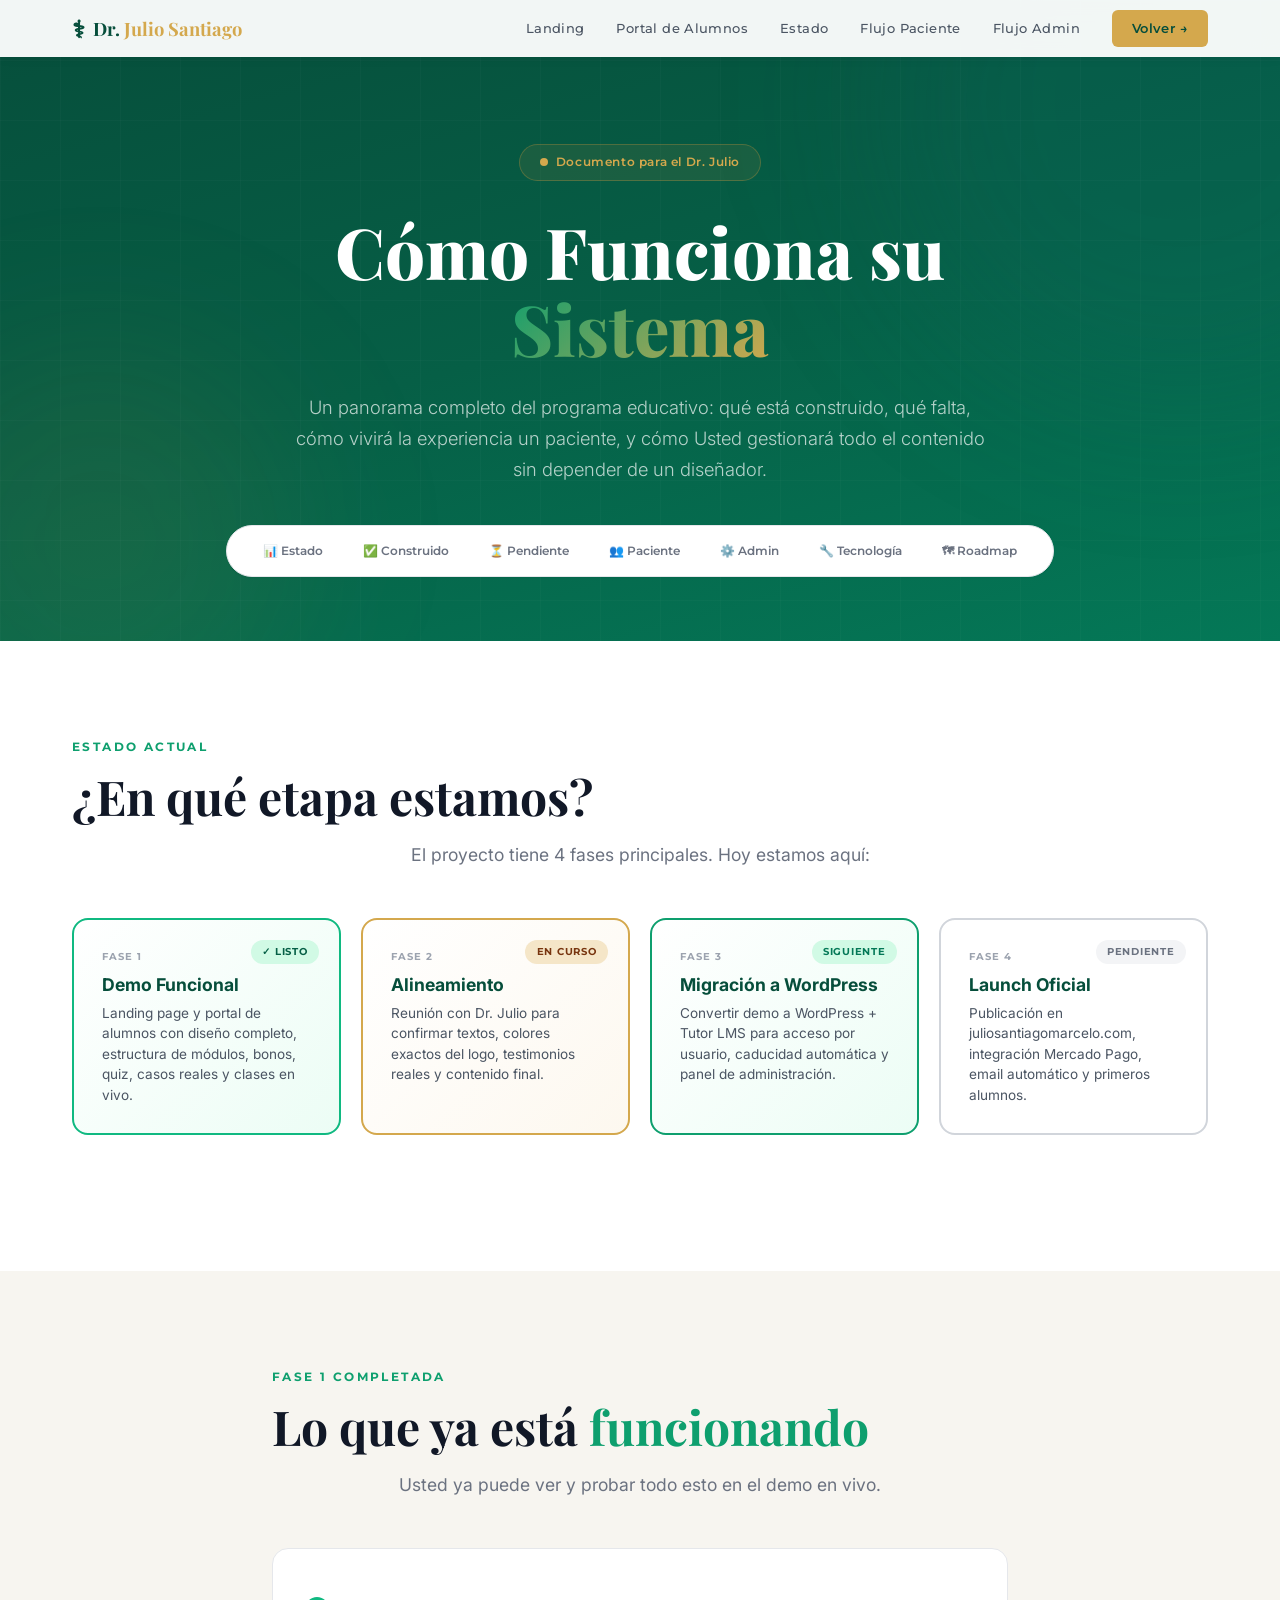
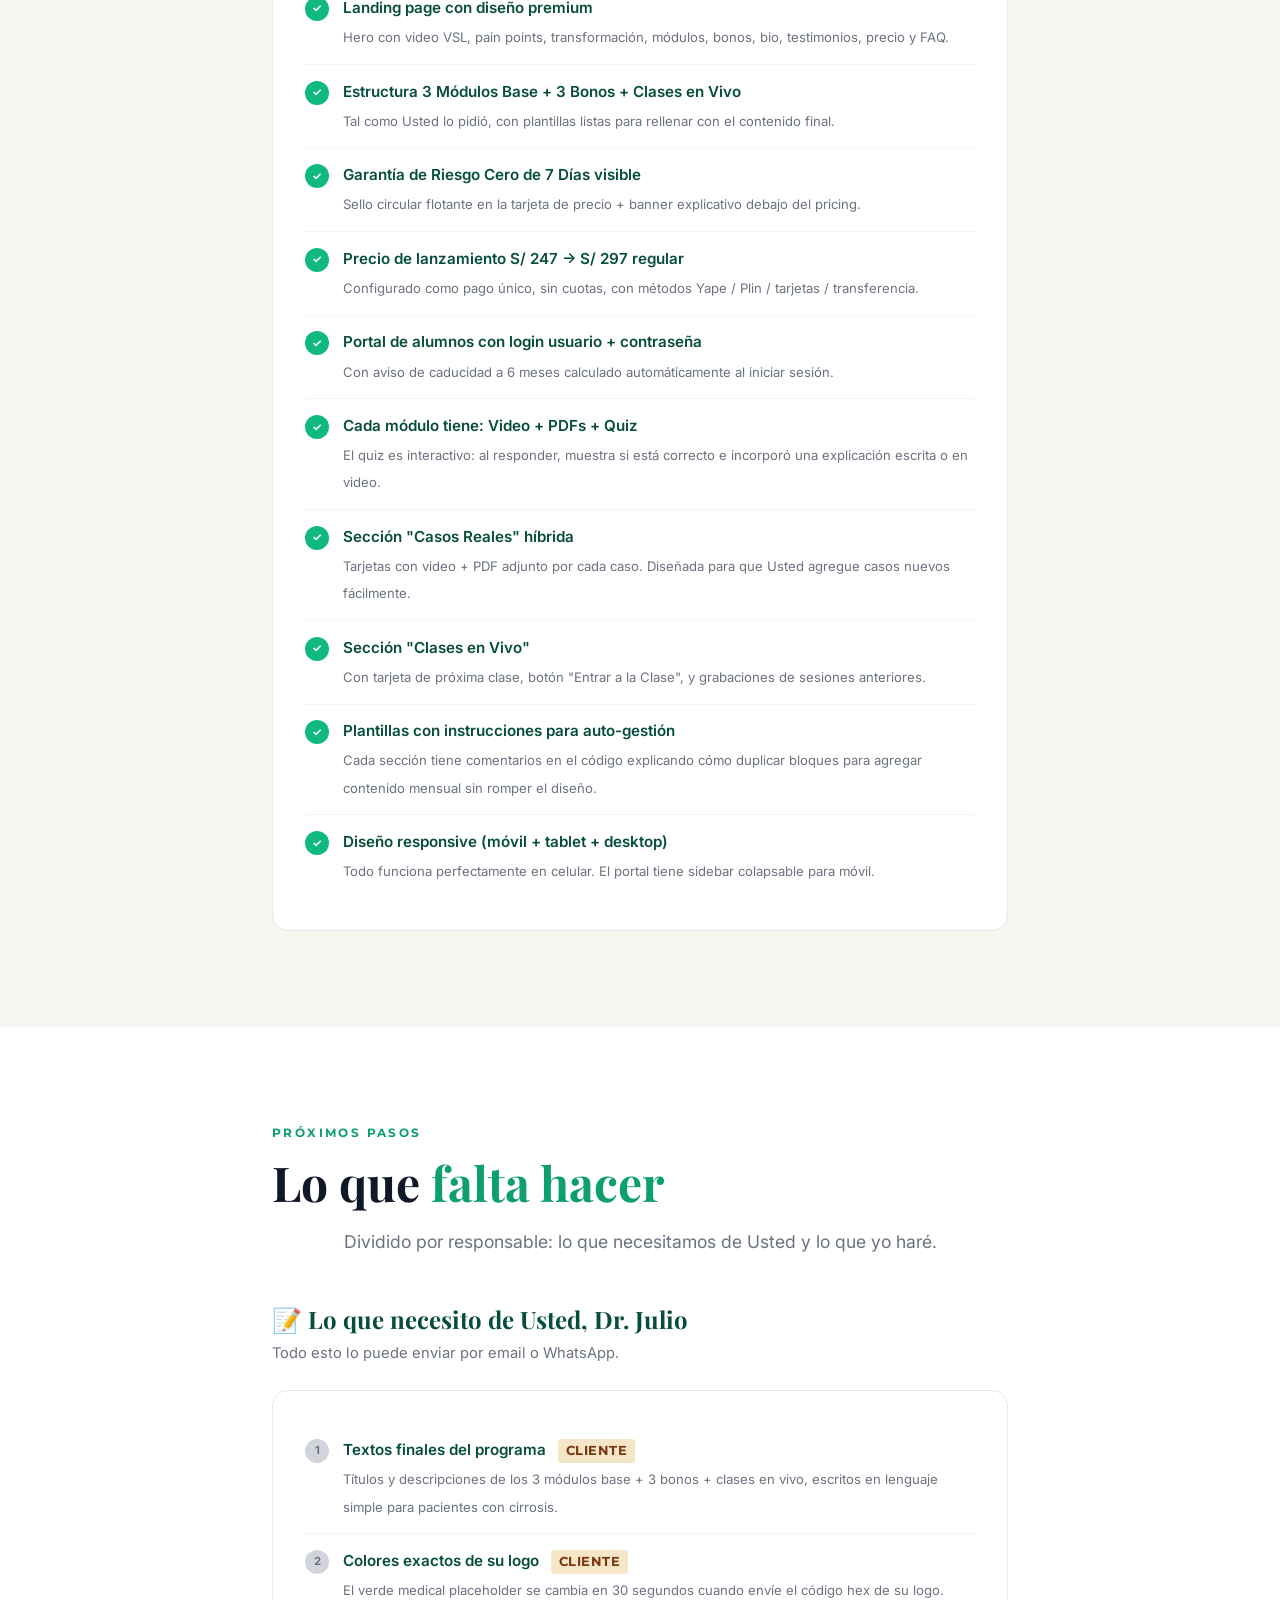
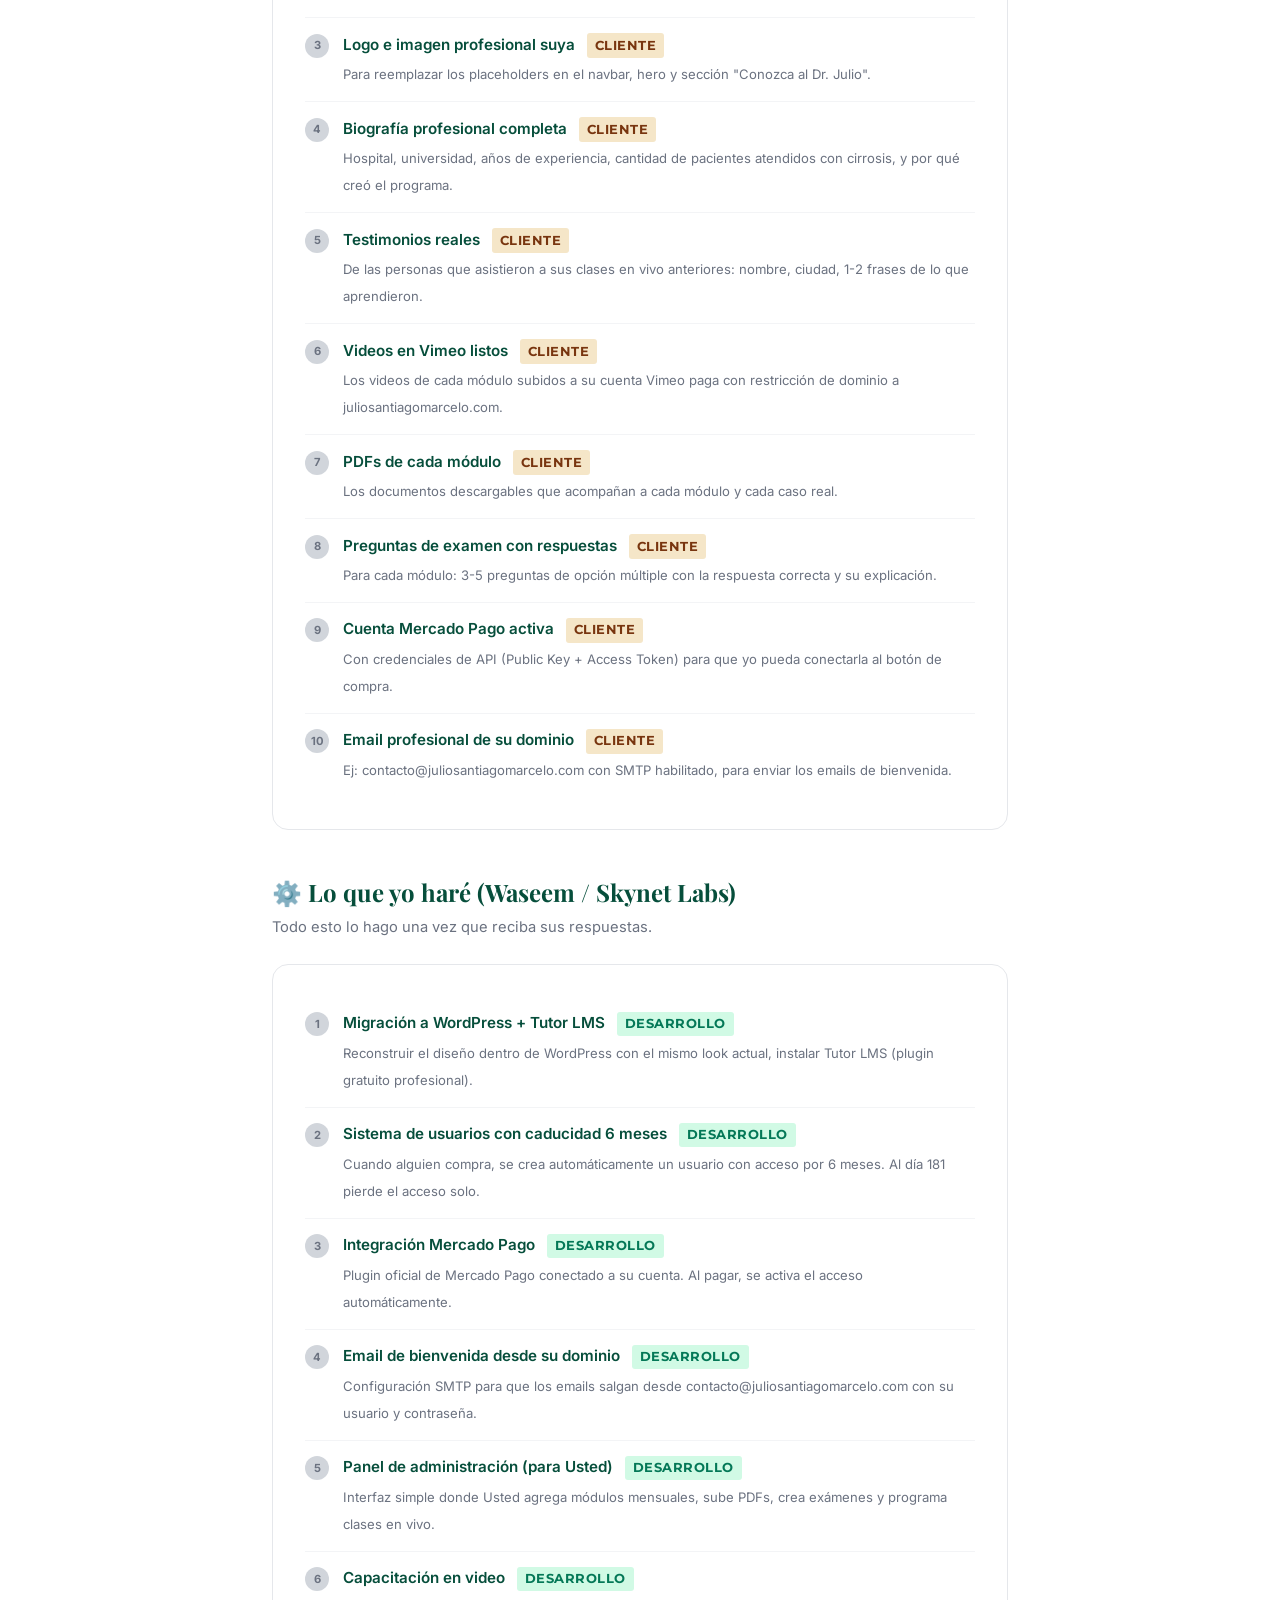
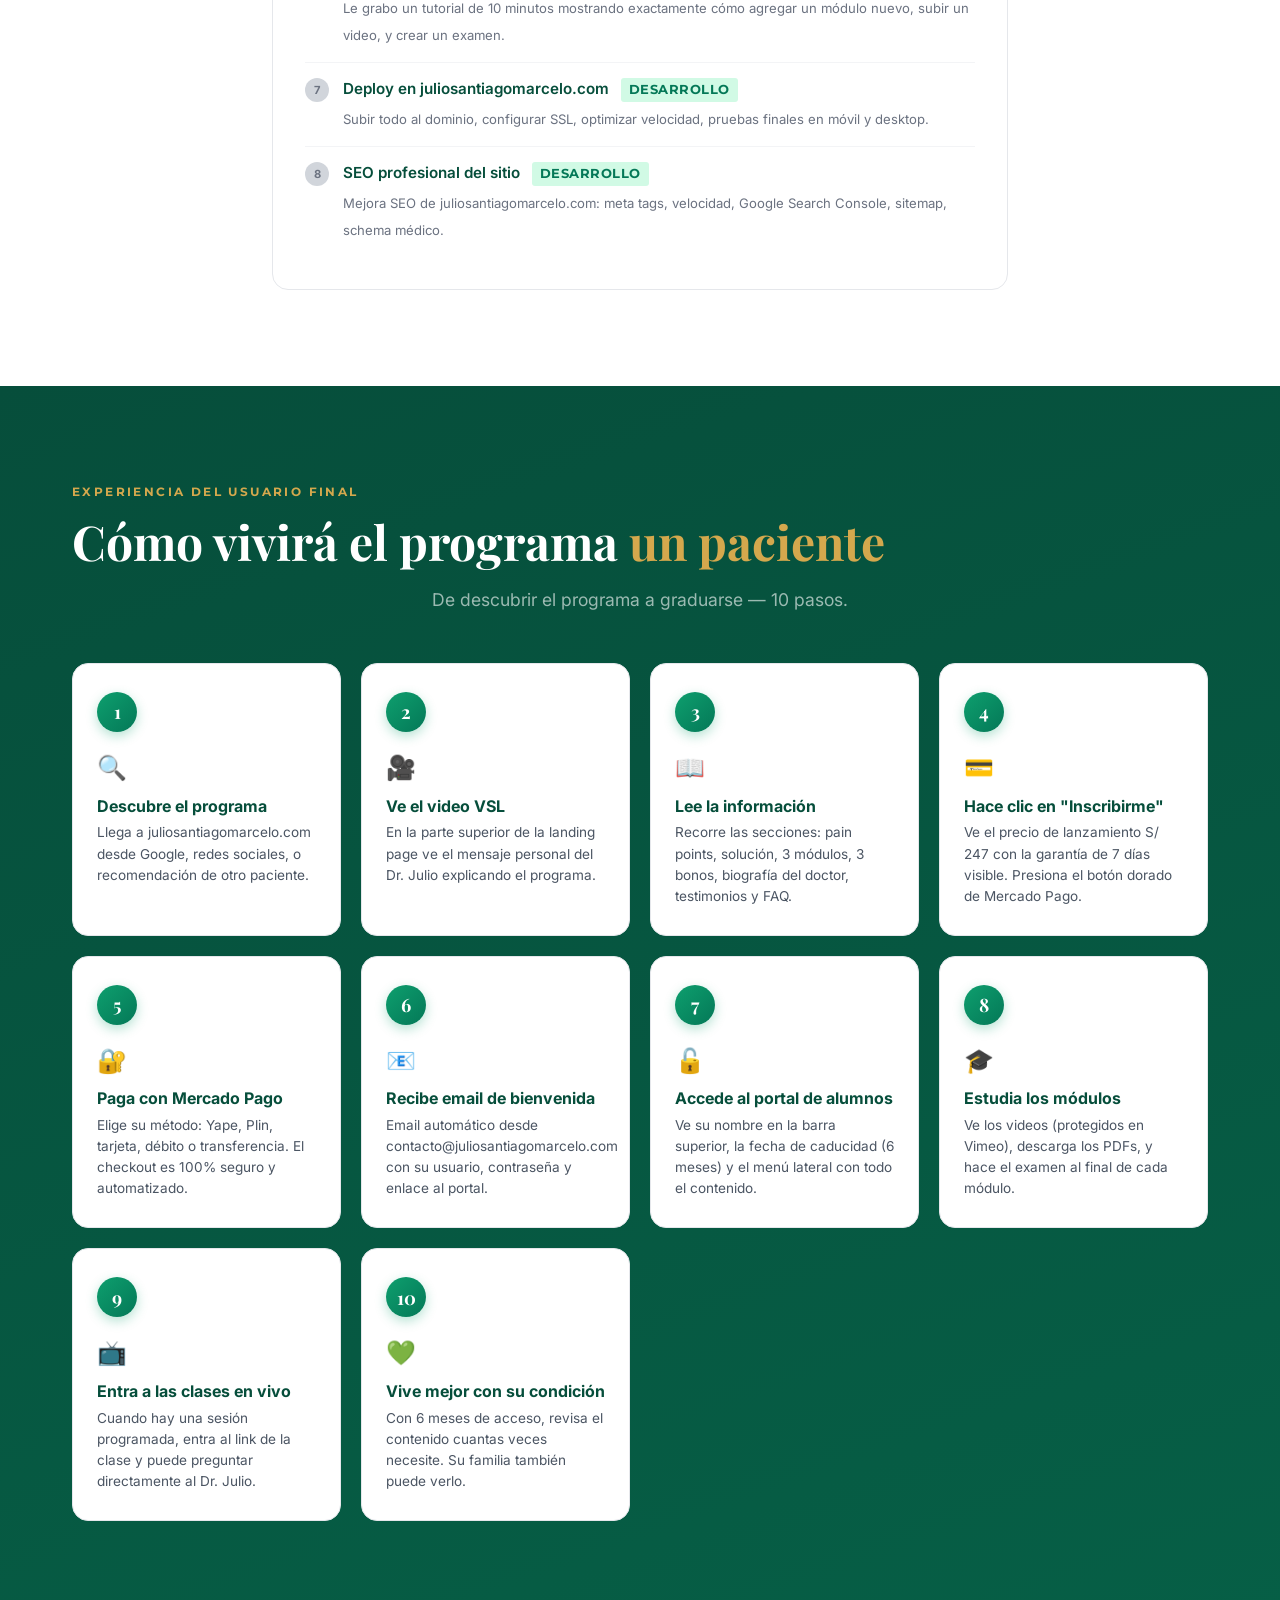
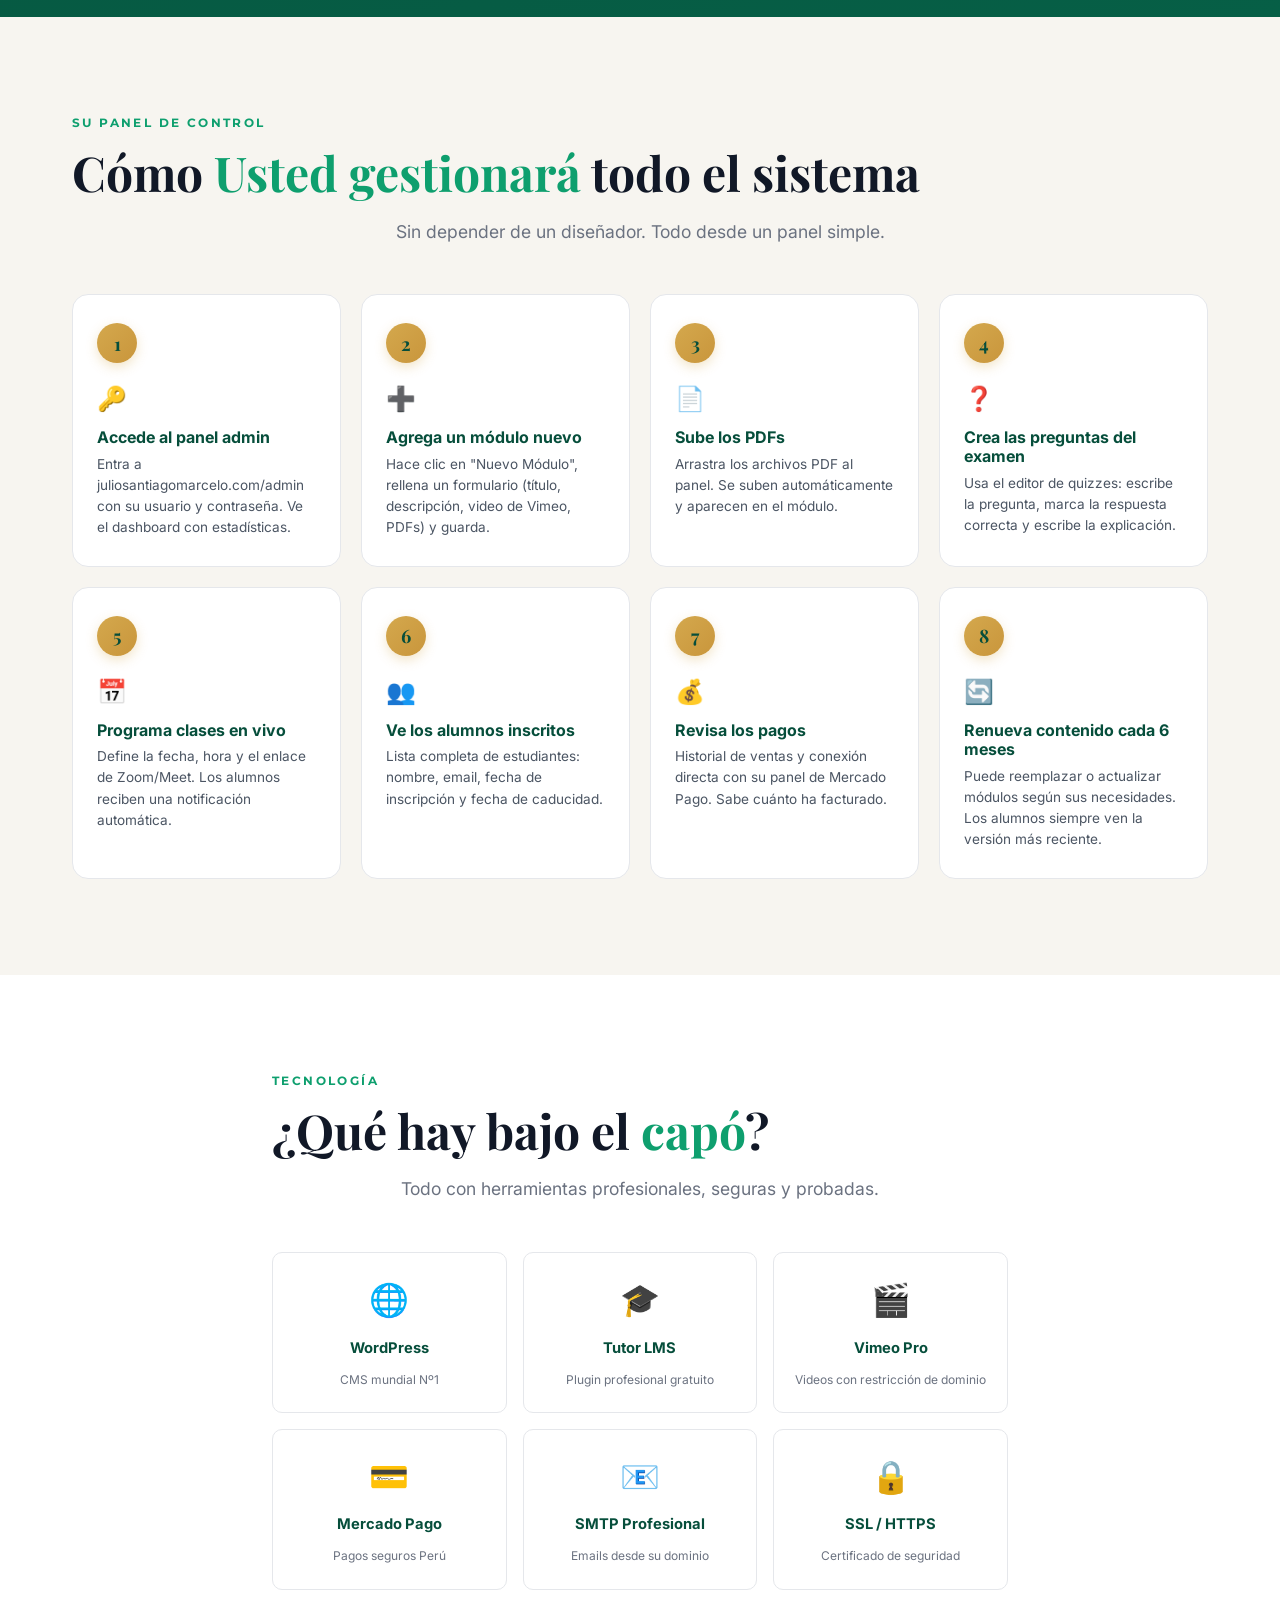
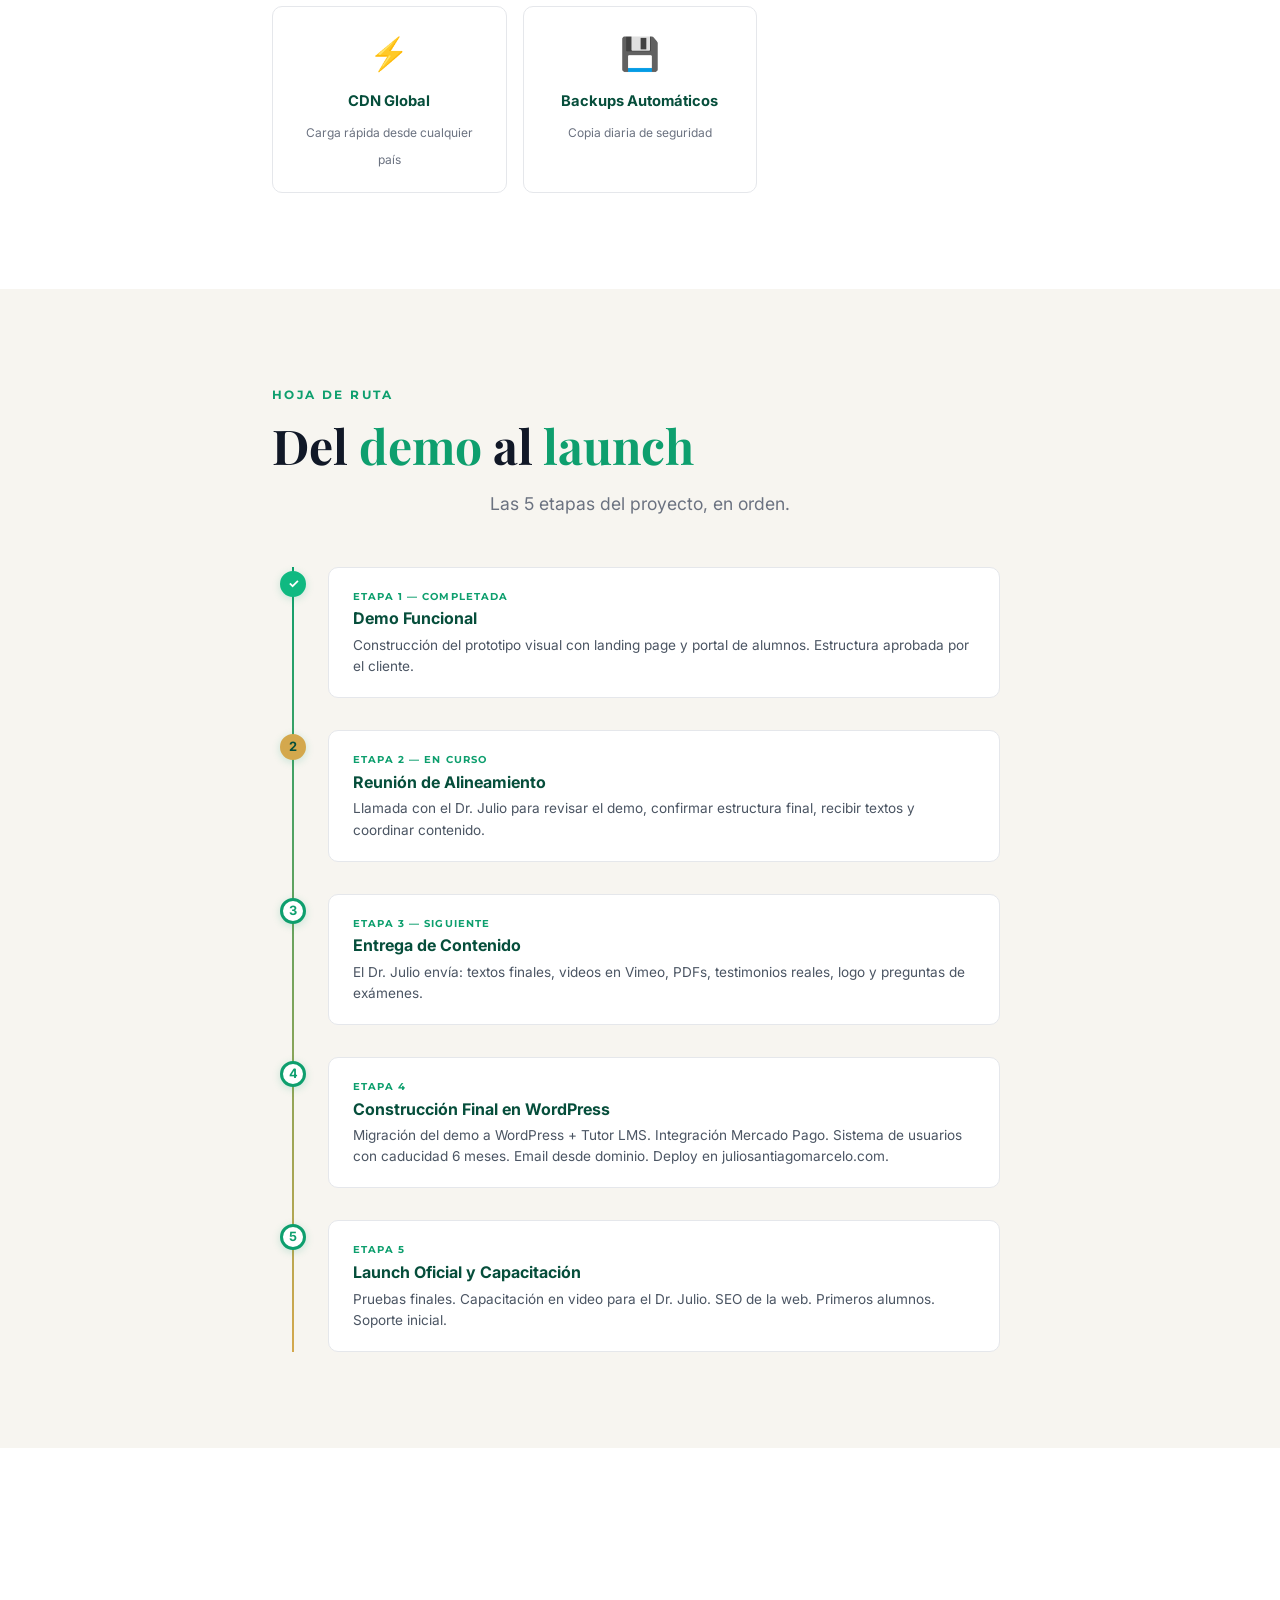
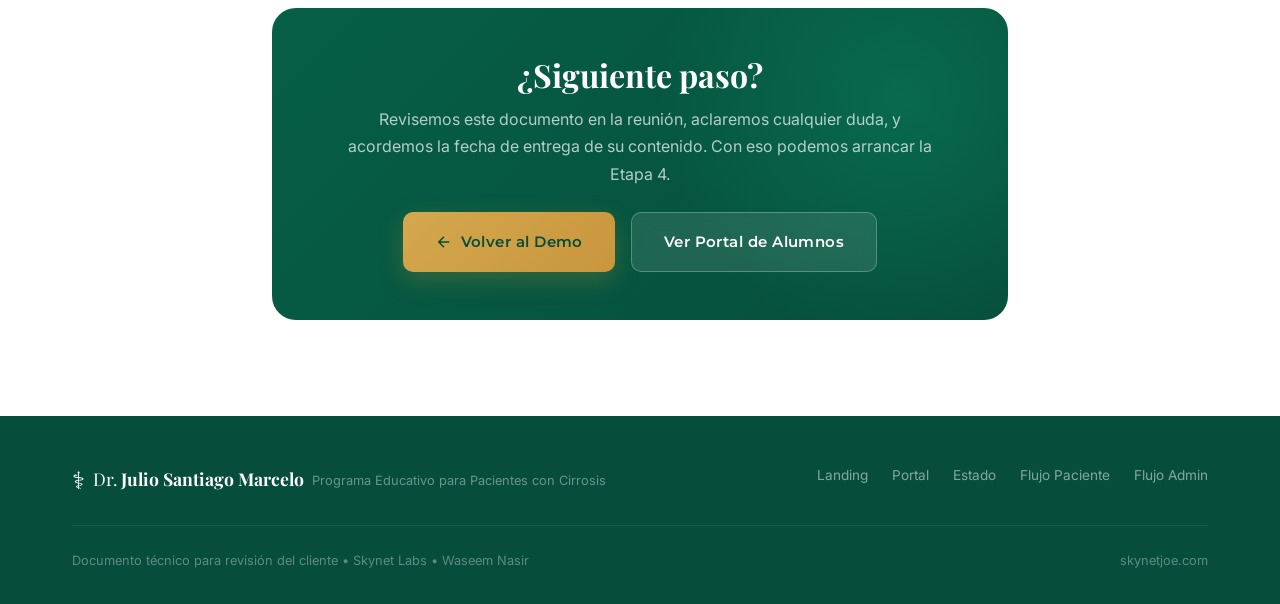
==== como-funciona.html @ 6c798779 "Add como-funciona.html system overview page for client New page walks Dr. Julio through project stat" ====
<!DOCTYPE html>
<html lang="es">
<head>
<meta charset="UTF-8">
<meta name="viewport" content="width=device-width, initial-scale=1.0">
<title>Cómo Funciona el Sistema — Dr. Julio Santiago Marcelo</title>
<meta name="description" content="Panorama completo del sistema: estado del proyecto, flujo del paciente, flujo del administrador, tecnología y próximos pasos.">
<meta name="robots" content="noindex, nofollow">
<link rel="preconnect" href="https://fonts.googleapis.com">
<link rel="preconnect" href="https://fonts.gstatic.com" crossorigin>
<link href="https://fonts.googleapis.com/css2?family=Playfair+Display:wght@400;500;600;700;800&family=Inter:wght@300;400;500;600;700&family=Montserrat:wght@400;500;600;700;800&display=swap" rel="stylesheet">
<link rel="stylesheet" href="styles.css">
<style>
/* ═══════════════════════════════════════════════════════
   CÓMO FUNCIONA — PAGE-SPECIFIC STYLES
   ═══════════════════════════════════════════════════════ */

/* ─── Status Dashboard ─── */
.status-dashboard {
  display: grid;
  grid-template-columns: repeat(auto-fit, minmax(240px, 1fr));
  gap: 1.25rem;
  margin: 2.5rem 0;
}
.status-card {
  background: var(--white);
  border: 2px solid var(--gray-200);
  border-radius: var(--radius-lg);
  padding: 1.75rem;
  position: relative;
  transition: all 0.3s var(--ease);
}
.status-card:hover { transform: translateY(-3px); box-shadow: var(--shadow-lg); }
.status-card.done { border-color: #10B981; background: linear-gradient(135deg, #FFFFFF, #ECFDF5); }
.status-card.active { border-color: var(--gold); background: linear-gradient(135deg, #FFFFFF, var(--gold-50)); }
.status-card.pending { border-color: var(--gray-300); }
.status-card.next { border-color: var(--teal); background: linear-gradient(135deg, #FFFFFF, var(--teal-50)); }

.status-phase {
  font-family: 'Montserrat', sans-serif;
  font-size: 0.65rem;
  font-weight: 700;
  letter-spacing: 0.1em;
  text-transform: uppercase;
  color: var(--gray-400);
  margin-bottom: 0.5rem;
}
.status-card h3 {
  font-family: 'Inter', sans-serif;
  font-size: 1.1rem;
  font-weight: 700;
  color: var(--navy);
  margin-bottom: 0.5rem;
}
.status-card p { font-size: 0.85rem; color: var(--gray-600); line-height: 1.5; }
.status-pill {
  position: absolute;
  top: 1.25rem;
  right: 1.25rem;
  padding: 0.25rem 0.7rem;
  border-radius: var(--radius-full);
  font-family: 'Montserrat', sans-serif;
  font-size: 0.6rem;
  font-weight: 700;
  letter-spacing: 0.08em;
  text-transform: uppercase;
}
.status-pill.done { background: #D1FAE5; color: #065F46; }
.status-pill.active { background: var(--gold-light); color: #78350F; }
.status-pill.next { background: var(--teal-light); color: var(--teal-dark); }
.status-pill.pending { background: var(--gray-100); color: var(--gray-500); }

/* ─── Checklist ─── */
.checklist {
  background: var(--white);
  border: 1px solid var(--gray-200);
  border-radius: var(--radius-lg);
  padding: 2rem;
  margin-top: 1.5rem;
}
.check-item {
  display: flex;
  align-items: flex-start;
  gap: 0.85rem;
  padding: 0.85rem 0;
  border-bottom: 1px solid var(--gray-100);
}
.check-item:last-child { border-bottom: none; }
.check-icon {
  width: 24px;
  height: 24px;
  border-radius: 50%;
  display: flex;
  align-items: center;
  justify-content: center;
  flex-shrink: 0;
  font-size: 0.7rem;
  font-weight: 700;
  color: var(--white);
  margin-top: 2px;
}
.check-icon.done { background: #10B981; }
.check-icon.pending { background: var(--gray-300); color: var(--gray-500); }
.check-item-content { flex: 1; }
.check-item-content strong {
  display: block;
  font-size: 0.95rem;
  color: var(--navy);
  font-weight: 600;
  margin-bottom: 0.15rem;
}
.check-item-content span { font-size: 0.82rem; color: var(--gray-500); line-height: 1.5; }

.owner-tag {
  display: inline-block;
  margin-left: 0.5rem;
  padding: 0.15rem 0.5rem;
  border-radius: 3px;
  font-family: 'Montserrat', sans-serif;
  font-size: 0.6rem;
  font-weight: 700;
  letter-spacing: 0.04em;
  text-transform: uppercase;
}
.owner-tag.client { background: var(--gold-light); color: #78350F; }
.owner-tag.dev { background: var(--teal-light); color: var(--teal-dark); }

/* ─── Flow Steps ─── */
.flow-steps {
  display: grid;
  grid-template-columns: repeat(auto-fit, minmax(260px, 1fr));
  gap: 1.25rem;
  margin-top: 2rem;
}
.flow-step {
  background: var(--white);
  border: 1px solid var(--gray-200);
  border-radius: var(--radius-lg);
  padding: 1.75rem 1.5rem;
  position: relative;
  transition: all 0.3s var(--ease);
}
.flow-step:hover {
  border-color: var(--teal);
  transform: translateY(-4px);
  box-shadow: var(--shadow-lg);
}
.flow-step-num {
  width: 40px;
  height: 40px;
  background: linear-gradient(135deg, var(--teal), var(--teal-dark));
  color: var(--white);
  border-radius: 50%;
  display: flex;
  align-items: center;
  justify-content: center;
  font-family: 'Playfair Display', serif;
  font-size: 1.15rem;
  font-weight: 700;
  margin-bottom: 1rem;
  box-shadow: 0 4px 12px rgba(14,159,110,0.3);
}
.flow-step.admin .flow-step-num { background: linear-gradient(135deg, var(--gold), var(--gold-hover)); color: var(--navy); box-shadow: 0 4px 12px rgba(212,168,77,0.3); }
.flow-step-icon { font-size: 1.5rem; margin-bottom: 0.5rem; }
.flow-step h4 {
  font-family: 'Inter', sans-serif;
  font-size: 1rem;
  font-weight: 700;
  color: var(--navy);
  margin-bottom: 0.4rem;
}
.flow-step p { font-size: 0.85rem; color: var(--gray-600); line-height: 1.55; }

/* ─── Tech Stack ─── */
.tech-grid {
  display: grid;
  grid-template-columns: repeat(auto-fit, minmax(180px, 1fr));
  gap: 1rem;
  margin-top: 2rem;
}
.tech-card {
  background: var(--white);
  border: 1px solid var(--gray-200);
  border-radius: var(--radius);
  padding: 1.25rem;
  text-align: center;
  transition: all 0.3s;
}
.tech-card:hover { border-color: var(--teal); transform: translateY(-2px); }
.tech-icon { font-size: 2rem; margin-bottom: 0.5rem; }
.tech-card strong {
  display: block;
  font-size: 0.92rem;
  color: var(--navy);
  margin-bottom: 0.25rem;
}
.tech-card span { font-size: 0.75rem; color: var(--gray-500); }

/* ─── Timeline ─── */
.timeline {
  position: relative;
  max-width: 720px;
  margin: 3rem auto 0;
  padding-left: 2.5rem;
}
.timeline::before {
  content: '';
  position: absolute;
  left: 12px;
  top: 0;
  bottom: 0;
  width: 2px;
  background: linear-gradient(180deg, var(--teal), var(--gold));
}
.timeline-item {
  position: relative;
  padding-bottom: 2rem;
}
.timeline-item:last-child { padding-bottom: 0; }
.timeline-dot {
  position: absolute;
  left: -2.5rem;
  top: 0.25rem;
  width: 26px;
  height: 26px;
  border-radius: 50%;
  background: var(--white);
  border: 3px solid var(--teal);
  display: flex;
  align-items: center;
  justify-content: center;
  font-size: 0.8rem;
  font-weight: 700;
  color: var(--teal);
  box-shadow: 0 2px 8px rgba(14,159,110,0.2);
}
.timeline-item.done .timeline-dot { background: #10B981; border-color: #10B981; color: var(--white); }
.timeline-item.current .timeline-dot { background: var(--gold); border-color: var(--gold); color: var(--navy); animation: pulse-dot 2s ease-in-out infinite; }
.timeline-content {
  background: var(--white);
  border: 1px solid var(--gray-200);
  border-radius: var(--radius);
  padding: 1.25rem 1.5rem;
  margin-left: 0.5rem;
}
.timeline-phase {
  font-family: 'Montserrat', sans-serif;
  font-size: 0.65rem;
  font-weight: 700;
  letter-spacing: 0.1em;
  text-transform: uppercase;
  color: var(--teal);
  margin-bottom: 0.25rem;
}
.timeline-content h4 {
  font-family: 'Inter', sans-serif;
  font-size: 1rem;
  color: var(--navy);
  margin-bottom: 0.4rem;
}
.timeline-content p { font-size: 0.85rem; color: var(--gray-600); line-height: 1.55; }

/* ─── Action Items Banner ─── */
.action-banner {
  background: linear-gradient(135deg, var(--teal-deeper), var(--navy));
  color: var(--white);
  border-radius: var(--radius-xl);
  padding: 3rem 2.5rem;
  margin-top: 4rem;
  text-align: center;
  position: relative;
  overflow: hidden;
}
.action-banner::before {
  content: '';
  position: absolute;
  top: -50%;
  right: -20%;
  width: 500px;
  height: 500px;
  background: radial-gradient(circle, rgba(14,159,110,0.3), transparent 70%);
}
.action-banner > * { position: relative; z-index: 1; }
.action-banner h2 {
  font-size: 2rem;
  color: var(--white);
  margin-bottom: 0.75rem;
}
.action-banner p {
  color: rgba(255,255,255,0.7);
  font-size: 1rem;
  max-width: 600px;
  margin: 0 auto 1.5rem;
}
.action-banner-ctas {
  display: flex;
  gap: 1rem;
  justify-content: center;
  flex-wrap: wrap;
}

/* ─── Subsection headings ─── */
.subsection-title {
  font-family: 'Playfair Display', serif;
  font-size: 1.5rem;
  font-weight: 700;
  color: var(--navy);
  margin-top: 3rem;
  margin-bottom: 0.5rem;
}
.subsection-sub {
  font-size: 0.92rem;
  color: var(--gray-500);
  margin-bottom: 1rem;
}

/* ─── Mini nav ─── */
.mini-nav {
  display: flex;
  gap: 1rem;
  justify-content: center;
  flex-wrap: wrap;
  background: var(--white);
  border: 1px solid var(--gray-200);
  border-radius: var(--radius-full);
  padding: 0.6rem 1.5rem;
  margin: 2rem auto 0;
  max-width: fit-content;
  box-shadow: var(--shadow-sm);
}
.mini-nav a {
  font-family: 'Montserrat', sans-serif;
  font-size: 0.75rem;
  font-weight: 600;
  color: var(--gray-500);
  padding: 0.3rem 0.75rem;
  border-radius: var(--radius-full);
  transition: all 0.2s;
}
.mini-nav a:hover { background: var(--teal-50); color: var(--teal); }

@media (max-width: 768px) {
  .action-banner { padding: 2rem 1.5rem; }
  .action-banner h2 { font-size: 1.5rem; }
  .subsection-title { font-size: 1.25rem; }
}
</style>
</head>
<body>

<!-- ═══════ NAVBAR ═══════ -->
<nav class="navbar scrolled" id="navbar">
  <div class="nav-container">
    <a href="index.html" class="nav-logo" style="color: var(--navy);">
      <span class="logo-icon">⚕</span>
      <span class="logo-text">Dr. <span class="gold">Julio Santiago</span></span>
    </a>
    <div class="nav-links">
      <a href="index.html">Landing</a>
      <a href="portal.html">Portal de Alumnos</a>
      <a href="#estado">Estado</a>
      <a href="#flujo-paciente">Flujo Paciente</a>
      <a href="#flujo-admin">Flujo Admin</a>
      <a href="index.html#inscripcion" class="nav-cta">Volver →</a>
    </div>
  </div>
</nav>

<!-- ═══════ HERO ═══════ -->
<header class="hero" style="min-height: auto; padding: 9rem 2rem 4rem;">
  <div class="hero-bg-shapes">
    <div class="shape shape-1"></div>
    <div class="shape shape-2"></div>
    <div class="hero-grid-overlay"></div>
  </div>
  <div class="hero-content">
    <div class="hero-badge">
      <span class="badge-dot"></span>
      Documento para el Dr. Julio
    </div>
    <h1>
      Cómo Funciona su <span class="text-gradient">Sistema</span>
    </h1>
    <p class="hero-subtitle">
      Un panorama completo del programa educativo: qué está construido, qué falta, cómo vivirá la experiencia un paciente, y cómo Usted gestionará todo el contenido sin depender de un diseñador.
    </p>

    <div class="mini-nav">
      <a href="#estado">📊 Estado</a>
      <a href="#ya-construido">✅ Construido</a>
      <a href="#pendiente">⏳ Pendiente</a>
      <a href="#flujo-paciente">👥 Paciente</a>
      <a href="#flujo-admin">⚙️ Admin</a>
      <a href="#tecnologia">🔧 Tecnología</a>
      <a href="#roadmap">🗺 Roadmap</a>
    </div>
  </div>
</header>

<!-- ═══════ ESTADO DEL PROYECTO ═══════ -->
<section class="section section-light" id="estado">
  <div class="container">
    <div class="section-eyebrow">Estado Actual</div>
    <h2 class="section-title">¿En qué etapa estamos?</h2>
    <p class="section-subtitle">El proyecto tiene 4 fases principales. Hoy estamos aquí:</p>

    <div class="status-dashboard">
      <div class="status-card done">
        <div class="status-pill done">✓ Listo</div>
        <div class="status-phase">Fase 1</div>
        <h3>Demo Funcional</h3>
        <p>Landing page y portal de alumnos con diseño completo, estructura de módulos, bonos, quiz, casos reales y clases en vivo.</p>
      </div>

      <div class="status-card active">
        <div class="status-pill active">En curso</div>
        <div class="status-phase">Fase 2</div>
        <h3>Alineamiento</h3>
        <p>Reunión con Dr. Julio para confirmar textos, colores exactos del logo, testimonios reales y contenido final.</p>
      </div>

      <div class="status-card next">
        <div class="status-pill next">Siguiente</div>
        <div class="status-phase">Fase 3</div>
        <h3>Migración a WordPress</h3>
        <p>Convertir demo a WordPress + Tutor LMS para acceso por usuario, caducidad automática y panel de administración.</p>
      </div>

      <div class="status-card pending">
        <div class="status-pill pending">Pendiente</div>
        <div class="status-phase">Fase 4</div>
        <h3>Launch Oficial</h3>
        <p>Publicación en juliosantiagomarcelo.com, integración Mercado Pago, email automático y primeros alumnos.</p>
      </div>
    </div>
  </div>
</section>

<!-- ═══════ LO QUE YA ESTÁ CONSTRUIDO ═══════ -->
<section class="section section-cream" id="ya-construido">
  <div class="container container-narrow">
    <div class="section-eyebrow">Fase 1 Completada</div>
    <h2 class="section-title">Lo que ya está <span class="text-teal">funcionando</span></h2>
    <p class="section-subtitle">Usted ya puede ver y probar todo esto en el demo en vivo.</p>

    <div class="checklist">
      <div class="check-item">
        <div class="check-icon done">✓</div>
        <div class="check-item-content">
          <strong>Landing page con diseño premium</strong>
          <span>Hero con video VSL, pain points, transformación, módulos, bonos, bio, testimonios, precio y FAQ.</span>
        </div>
      </div>
      <div class="check-item">
        <div class="check-icon done">✓</div>
        <div class="check-item-content">
          <strong>Estructura 3 Módulos Base + 3 Bonos + Clases en Vivo</strong>
          <span>Tal como Usted lo pidió, con plantillas listas para rellenar con el contenido final.</span>
        </div>
      </div>
      <div class="check-item">
        <div class="check-icon done">✓</div>
        <div class="check-item-content">
          <strong>Garantía de Riesgo Cero de 7 Días visible</strong>
          <span>Sello circular flotante en la tarjeta de precio + banner explicativo debajo del pricing.</span>
        </div>
      </div>
      <div class="check-item">
        <div class="check-icon done">✓</div>
        <div class="check-item-content">
          <strong>Precio de lanzamiento S/ 247 → S/ 297 regular</strong>
          <span>Configurado como pago único, sin cuotas, con métodos Yape / Plin / tarjetas / transferencia.</span>
        </div>
      </div>
      <div class="check-item">
        <div class="check-icon done">✓</div>
        <div class="check-item-content">
          <strong>Portal de alumnos con login usuario + contraseña</strong>
          <span>Con aviso de caducidad a 6 meses calculado automáticamente al iniciar sesión.</span>
        </div>
      </div>
      <div class="check-item">
        <div class="check-icon done">✓</div>
        <div class="check-item-content">
          <strong>Cada módulo tiene: Video + PDFs + Quiz</strong>
          <span>El quiz es interactivo: al responder, muestra si está correcto e incorporó una explicación escrita o en video.</span>
        </div>
      </div>
      <div class="check-item">
        <div class="check-icon done">✓</div>
        <div class="check-item-content">
          <strong>Sección "Casos Reales" híbrida</strong>
          <span>Tarjetas con video + PDF adjunto por cada caso. Diseñada para que Usted agregue casos nuevos fácilmente.</span>
        </div>
      </div>
      <div class="check-item">
        <div class="check-icon done">✓</div>
        <div class="check-item-content">
          <strong>Sección "Clases en Vivo"</strong>
          <span>Con tarjeta de próxima clase, botón "Entrar a la Clase", y grabaciones de sesiones anteriores.</span>
        </div>
      </div>
      <div class="check-item">
        <div class="check-icon done">✓</div>
        <div class="check-item-content">
          <strong>Plantillas con instrucciones para auto-gestión</strong>
          <span>Cada sección tiene comentarios en el código explicando cómo duplicar bloques para agregar contenido mensual sin romper el diseño.</span>
        </div>
      </div>
      <div class="check-item">
        <div class="check-icon done">✓</div>
        <div class="check-item-content">
          <strong>Diseño responsive (móvil + tablet + desktop)</strong>
          <span>Todo funciona perfectamente en celular. El portal tiene sidebar colapsable para móvil.</span>
        </div>
      </div>
    </div>
  </div>
</section>

<!-- ═══════ LO QUE ESTÁ PENDIENTE ═══════ -->
<section class="section section-light" id="pendiente">
  <div class="container container-narrow">
    <div class="section-eyebrow">Próximos Pasos</div>
    <h2 class="section-title">Lo que <span class="text-teal">falta hacer</span></h2>
    <p class="section-subtitle">Dividido por responsable: lo que necesitamos de Usted y lo que yo haré.</p>

    <h3 class="subsection-title">📝 Lo que necesito de Usted, Dr. Julio</h3>
    <p class="subsection-sub">Todo esto lo puede enviar por email o WhatsApp.</p>
    <div class="checklist">
      <div class="check-item">
        <div class="check-icon pending">1</div>
        <div class="check-item-content">
          <strong>Textos finales del programa <span class="owner-tag client">Cliente</span></strong>
          <span>Títulos y descripciones de los 3 módulos base + 3 bonos + clases en vivo, escritos en lenguaje simple para pacientes con cirrosis.</span>
        </div>
      </div>
      <div class="check-item">
        <div class="check-icon pending">2</div>
        <div class="check-item-content">
          <strong>Colores exactos de su logo <span class="owner-tag client">Cliente</span></strong>
          <span>El verde medical placeholder se cambia en 30 segundos cuando envíe el código hex de su logo.</span>
        </div>
      </div>
      <div class="check-item">
        <div class="check-icon pending">3</div>
        <div class="check-item-content">
          <strong>Logo e imagen profesional suya <span class="owner-tag client">Cliente</span></strong>
          <span>Para reemplazar los placeholders en el navbar, hero y sección "Conozca al Dr. Julio".</span>
        </div>
      </div>
      <div class="check-item">
        <div class="check-icon pending">4</div>
        <div class="check-item-content">
          <strong>Biografía profesional completa <span class="owner-tag client">Cliente</span></strong>
          <span>Hospital, universidad, años de experiencia, cantidad de pacientes atendidos con cirrosis, y por qué creó el programa.</span>
        </div>
      </div>
      <div class="check-item">
        <div class="check-icon pending">5</div>
        <div class="check-item-content">
          <strong>Testimonios reales <span class="owner-tag client">Cliente</span></strong>
          <span>De las personas que asistieron a sus clases en vivo anteriores: nombre, ciudad, 1-2 frases de lo que aprendieron.</span>
        </div>
      </div>
      <div class="check-item">
        <div class="check-icon pending">6</div>
        <div class="check-item-content">
          <strong>Videos en Vimeo listos <span class="owner-tag client">Cliente</span></strong>
          <span>Los videos de cada módulo subidos a su cuenta Vimeo paga con restricción de dominio a juliosantiagomarcelo.com.</span>
        </div>
      </div>
      <div class="check-item">
        <div class="check-icon pending">7</div>
        <div class="check-item-content">
          <strong>PDFs de cada módulo <span class="owner-tag client">Cliente</span></strong>
          <span>Los documentos descargables que acompañan a cada módulo y cada caso real.</span>
        </div>
      </div>
      <div class="check-item">
        <div class="check-icon pending">8</div>
        <div class="check-item-content">
          <strong>Preguntas de examen con respuestas <span class="owner-tag client">Cliente</span></strong>
          <span>Para cada módulo: 3-5 preguntas de opción múltiple con la respuesta correcta y su explicación.</span>
        </div>
      </div>
      <div class="check-item">
        <div class="check-icon pending">9</div>
        <div class="check-item-content">
          <strong>Cuenta Mercado Pago activa <span class="owner-tag client">Cliente</span></strong>
          <span>Con credenciales de API (Public Key + Access Token) para que yo pueda conectarla al botón de compra.</span>
        </div>
      </div>
      <div class="check-item">
        <div class="check-icon pending">10</div>
        <div class="check-item-content">
          <strong>Email profesional de su dominio <span class="owner-tag client">Cliente</span></strong>
          <span>Ej: contacto@juliosantiagomarcelo.com con SMTP habilitado, para enviar los emails de bienvenida.</span>
        </div>
      </div>
    </div>

    <h3 class="subsection-title">⚙️ Lo que yo haré (Waseem / Skynet Labs)</h3>
    <p class="subsection-sub">Todo esto lo hago una vez que reciba sus respuestas.</p>
    <div class="checklist">
      <div class="check-item">
        <div class="check-icon pending">1</div>
        <div class="check-item-content">
          <strong>Migración a WordPress + Tutor LMS <span class="owner-tag dev">Desarrollo</span></strong>
          <span>Reconstruir el diseño dentro de WordPress con el mismo look actual, instalar Tutor LMS (plugin gratuito profesional).</span>
        </div>
      </div>
      <div class="check-item">
        <div class="check-icon pending">2</div>
        <div class="check-item-content">
          <strong>Sistema de usuarios con caducidad 6 meses <span class="owner-tag dev">Desarrollo</span></strong>
          <span>Cuando alguien compra, se crea automáticamente un usuario con acceso por 6 meses. Al día 181 pierde el acceso solo.</span>
        </div>
      </div>
      <div class="check-item">
        <div class="check-icon pending">3</div>
        <div class="check-item-content">
          <strong>Integración Mercado Pago <span class="owner-tag dev">Desarrollo</span></strong>
          <span>Plugin oficial de Mercado Pago conectado a su cuenta. Al pagar, se activa el acceso automáticamente.</span>
        </div>
      </div>
      <div class="check-item">
        <div class="check-icon pending">4</div>
        <div class="check-item-content">
          <strong>Email de bienvenida desde su dominio <span class="owner-tag dev">Desarrollo</span></strong>
          <span>Configuración SMTP para que los emails salgan desde contacto@juliosantiagomarcelo.com con su usuario y contraseña.</span>
        </div>
      </div>
      <div class="check-item">
        <div class="check-icon pending">5</div>
        <div class="check-item-content">
          <strong>Panel de administración (para Usted) <span class="owner-tag dev">Desarrollo</span></strong>
          <span>Interfaz simple donde Usted agrega módulos mensuales, sube PDFs, crea exámenes y programa clases en vivo.</span>
        </div>
      </div>
      <div class="check-item">
        <div class="check-icon pending">6</div>
        <div class="check-item-content">
          <strong>Capacitación en video <span class="owner-tag dev">Desarrollo</span></strong>
          <span>Le grabo un tutorial de 10 minutos mostrando exactamente cómo agregar un módulo nuevo, subir un video, y crear un examen.</span>
        </div>
      </div>
      <div class="check-item">
        <div class="check-icon pending">7</div>
        <div class="check-item-content">
          <strong>Deploy en juliosantiagomarcelo.com <span class="owner-tag dev">Desarrollo</span></strong>
          <span>Subir todo al dominio, configurar SSL, optimizar velocidad, pruebas finales en móvil y desktop.</span>
        </div>
      </div>
      <div class="check-item">
        <div class="check-icon pending">8</div>
        <div class="check-item-content">
          <strong>SEO profesional del sitio <span class="owner-tag dev">Desarrollo</span></strong>
          <span>Mejora SEO de juliosantiagomarcelo.com: meta tags, velocidad, Google Search Console, sitemap, schema médico.</span>
        </div>
      </div>
    </div>
  </div>
</section>

<!-- ═══════ FLUJO DEL PACIENTE ═══════ -->
<section class="section section-dark" id="flujo-paciente">
  <div class="container">
    <div class="section-eyebrow light">Experiencia del Usuario Final</div>
    <h2 class="section-title light">
      Cómo vivirá el programa <span class="text-gold">un paciente</span>
    </h2>
    <p class="section-subtitle" style="color: rgba(255,255,255,0.6);">De descubrir el programa a graduarse — 10 pasos.</p>

    <div class="flow-steps">
      <div class="flow-step">
        <div class="flow-step-num">1</div>
        <div class="flow-step-icon">🔍</div>
        <h4>Descubre el programa</h4>
        <p>Llega a juliosantiagomarcelo.com desde Google, redes sociales, o recomendación de otro paciente.</p>
      </div>

      <div class="flow-step">
        <div class="flow-step-num">2</div>
        <div class="flow-step-icon">🎥</div>
        <h4>Ve el video VSL</h4>
        <p>En la parte superior de la landing page ve el mensaje personal del Dr. Julio explicando el programa.</p>
      </div>

      <div class="flow-step">
        <div class="flow-step-num">3</div>
        <div class="flow-step-icon">📖</div>
        <h4>Lee la información</h4>
        <p>Recorre las secciones: pain points, solución, 3 módulos, 3 bonos, biografía del doctor, testimonios y FAQ.</p>
      </div>

      <div class="flow-step">
        <div class="flow-step-num">4</div>
        <div class="flow-step-icon">💳</div>
        <h4>Hace clic en "Inscribirme"</h4>
        <p>Ve el precio de lanzamiento S/ 247 con la garantía de 7 días visible. Presiona el botón dorado de Mercado Pago.</p>
      </div>

      <div class="flow-step">
        <div class="flow-step-num">5</div>
        <div class="flow-step-icon">🔐</div>
        <h4>Paga con Mercado Pago</h4>
        <p>Elige su método: Yape, Plin, tarjeta, débito o transferencia. El checkout es 100% seguro y automatizado.</p>
      </div>

      <div class="flow-step">
        <div class="flow-step-num">6</div>
        <div class="flow-step-icon">📧</div>
        <h4>Recibe email de bienvenida</h4>
        <p>Email automático desde contacto@juliosantiagomarcelo.com con su usuario, contraseña y enlace al portal.</p>
      </div>

      <div class="flow-step">
        <div class="flow-step-num">7</div>
        <div class="flow-step-icon">🔓</div>
        <h4>Accede al portal de alumnos</h4>
        <p>Ve su nombre en la barra superior, la fecha de caducidad (6 meses) y el menú lateral con todo el contenido.</p>
      </div>

      <div class="flow-step">
        <div class="flow-step-num">8</div>
        <div class="flow-step-icon">🎓</div>
        <h4>Estudia los módulos</h4>
        <p>Ve los videos (protegidos en Vimeo), descarga los PDFs, y hace el examen al final de cada módulo.</p>
      </div>

      <div class="flow-step">
        <div class="flow-step-num">9</div>
        <div class="flow-step-icon">📺</div>
        <h4>Entra a las clases en vivo</h4>
        <p>Cuando hay una sesión programada, entra al link de la clase y puede preguntar directamente al Dr. Julio.</p>
      </div>

      <div class="flow-step">
        <div class="flow-step-num">10</div>
        <div class="flow-step-icon">💚</div>
        <h4>Vive mejor con su condición</h4>
        <p>Con 6 meses de acceso, revisa el contenido cuantas veces necesite. Su familia también puede verlo.</p>
      </div>
    </div>
  </div>
</section>

<!-- ═══════ FLUJO DEL ADMIN (Dr. Julio) ═══════ -->
<section class="section section-cream" id="flujo-admin">
  <div class="container">
    <div class="section-eyebrow">Su Panel de Control</div>
    <h2 class="section-title">
      Cómo <span class="text-teal">Usted gestionará</span> todo el sistema
    </h2>
    <p class="section-subtitle">Sin depender de un diseñador. Todo desde un panel simple.</p>

    <div class="flow-steps">
      <div class="flow-step admin">
        <div class="flow-step-num">1</div>
        <div class="flow-step-icon">🔑</div>
        <h4>Accede al panel admin</h4>
        <p>Entra a juliosantiagomarcelo.com/admin con su usuario y contraseña. Ve el dashboard con estadísticas.</p>
      </div>

      <div class="flow-step admin">
        <div class="flow-step-num">2</div>
        <div class="flow-step-icon">➕</div>
        <h4>Agrega un módulo nuevo</h4>
        <p>Hace clic en "Nuevo Módulo", rellena un formulario (título, descripción, video de Vimeo, PDFs) y guarda.</p>
      </div>

      <div class="flow-step admin">
        <div class="flow-step-num">3</div>
        <div class="flow-step-icon">📄</div>
        <h4>Sube los PDFs</h4>
        <p>Arrastra los archivos PDF al panel. Se suben automáticamente y aparecen en el módulo.</p>
      </div>

      <div class="flow-step admin">
        <div class="flow-step-num">4</div>
        <div class="flow-step-icon">❓</div>
        <h4>Crea las preguntas del examen</h4>
        <p>Usa el editor de quizzes: escribe la pregunta, marca la respuesta correcta y escribe la explicación.</p>
      </div>

      <div class="flow-step admin">
        <div class="flow-step-num">5</div>
        <div class="flow-step-icon">📅</div>
        <h4>Programa clases en vivo</h4>
        <p>Define la fecha, hora y el enlace de Zoom/Meet. Los alumnos reciben una notificación automática.</p>
      </div>

      <div class="flow-step admin">
        <div class="flow-step-num">6</div>
        <div class="flow-step-icon">👥</div>
        <h4>Ve los alumnos inscritos</h4>
        <p>Lista completa de estudiantes: nombre, email, fecha de inscripción y fecha de caducidad.</p>
      </div>

      <div class="flow-step admin">
        <div class="flow-step-num">7</div>
        <div class="flow-step-icon">💰</div>
        <h4>Revisa los pagos</h4>
        <p>Historial de ventas y conexión directa con su panel de Mercado Pago. Sabe cuánto ha facturado.</p>
      </div>

      <div class="flow-step admin">
        <div class="flow-step-num">8</div>
        <div class="flow-step-icon">🔄</div>
        <h4>Renueva contenido cada 6 meses</h4>
        <p>Puede reemplazar o actualizar módulos según sus necesidades. Los alumnos siempre ven la versión más reciente.</p>
      </div>
    </div>
  </div>
</section>

<!-- ═══════ TECNOLOGÍA Y SEGURIDAD ═══════ -->
<section class="section section-light" id="tecnologia">
  <div class="container container-narrow">
    <div class="section-eyebrow">Tecnología</div>
    <h2 class="section-title">
      ¿Qué hay bajo el <span class="text-teal">capó</span>?
    </h2>
    <p class="section-subtitle">Todo con herramientas profesionales, seguras y probadas.</p>

    <div class="tech-grid">
      <div class="tech-card">
        <div class="tech-icon">🌐</div>
        <strong>WordPress</strong>
        <span>CMS mundial Nº1</span>
      </div>
      <div class="tech-card">
        <div class="tech-icon">🎓</div>
        <strong>Tutor LMS</strong>
        <span>Plugin profesional gratuito</span>
      </div>
      <div class="tech-card">
        <div class="tech-icon">🎬</div>
        <strong>Vimeo Pro</strong>
        <span>Videos con restricción de dominio</span>
      </div>
      <div class="tech-card">
        <div class="tech-icon">💳</div>
        <strong>Mercado Pago</strong>
        <span>Pagos seguros Perú</span>
      </div>
      <div class="tech-card">
        <div class="tech-icon">📧</div>
        <strong>SMTP Profesional</strong>
        <span>Emails desde su dominio</span>
      </div>
      <div class="tech-card">
        <div class="tech-icon">🔒</div>
        <strong>SSL / HTTPS</strong>
        <span>Certificado de seguridad</span>
      </div>
      <div class="tech-card">
        <div class="tech-icon">⚡</div>
        <strong>CDN Global</strong>
        <span>Carga rápida desde cualquier país</span>
      </div>
      <div class="tech-card">
        <div class="tech-icon">💾</div>
        <strong>Backups Automáticos</strong>
        <span>Copia diaria de seguridad</span>
      </div>
    </div>
  </div>
</section>

<!-- ═══════ ROADMAP ═══════ -->
<section class="section section-cream" id="roadmap">
  <div class="container container-narrow">
    <div class="section-eyebrow">Hoja de Ruta</div>
    <h2 class="section-title">
      Del <span class="text-teal">demo</span> al <span class="text-teal">launch</span>
    </h2>
    <p class="section-subtitle">Las 5 etapas del proyecto, en orden.</p>

    <div class="timeline">
      <div class="timeline-item done">
        <div class="timeline-dot">✓</div>
        <div class="timeline-content">
          <div class="timeline-phase">Etapa 1 — Completada</div>
          <h4>Demo Funcional</h4>
          <p>Construcción del prototipo visual con landing page y portal de alumnos. Estructura aprobada por el cliente.</p>
        </div>
      </div>

      <div class="timeline-item current">
        <div class="timeline-dot">2</div>
        <div class="timeline-content">
          <div class="timeline-phase">Etapa 2 — En Curso</div>
          <h4>Reunión de Alineamiento</h4>
          <p>Llamada con el Dr. Julio para revisar el demo, confirmar estructura final, recibir textos y coordinar contenido.</p>
        </div>
      </div>

      <div class="timeline-item">
        <div class="timeline-dot">3</div>
        <div class="timeline-content">
          <div class="timeline-phase">Etapa 3 — Siguiente</div>
          <h4>Entrega de Contenido</h4>
          <p>El Dr. Julio envía: textos finales, videos en Vimeo, PDFs, testimonios reales, logo y preguntas de exámenes.</p>
        </div>
      </div>

      <div class="timeline-item">
        <div class="timeline-dot">4</div>
        <div class="timeline-content">
          <div class="timeline-phase">Etapa 4</div>
          <h4>Construcción Final en WordPress</h4>
          <p>Migración del demo a WordPress + Tutor LMS. Integración Mercado Pago. Sistema de usuarios con caducidad 6 meses. Email desde dominio. Deploy en juliosantiagomarcelo.com.</p>
        </div>
      </div>

      <div class="timeline-item">
        <div class="timeline-dot">5</div>
        <div class="timeline-content">
          <div class="timeline-phase">Etapa 5</div>
          <h4>Launch Oficial y Capacitación</h4>
          <p>Pruebas finales. Capacitación en video para el Dr. Julio. SEO de la web. Primeros alumnos. Soporte inicial.</p>
        </div>
      </div>
    </div>
  </div>
</section>

<!-- ═══════ ACTION BANNER ═══════ -->
<section class="section section-light">
  <div class="container container-narrow">
    <div class="action-banner">
      <h2 style="color:var(--white)">¿Siguiente paso?</h2>
      <p>Revisemos este documento en la reunión, aclaremos cualquier duda, y acordemos la fecha de entrega de su contenido. Con eso podemos arrancar la Etapa 4.</p>
      <div class="action-banner-ctas">
        <a href="index.html" class="btn btn-gold btn-lg">
          <svg width="18" height="18" viewBox="0 0 24 24" fill="none" stroke="currentColor" stroke-width="2"><path d="M19 12H5M12 19l-7-7 7-7"/></svg>
          Volver al Demo
        </a>
        <a href="portal.html" class="btn btn-ghost btn-lg">
          Ver Portal de Alumnos
        </a>
      </div>
    </div>
  </div>
</section>

<!-- ═══════ FOOTER ═══════ -->
<footer class="footer">
  <div class="container">
    <div class="footer-top">
      <div class="footer-brand">
        <span class="logo-icon">⚕</span>
        <span>Dr. <strong>Julio Santiago Marcelo</strong></span>
        <p>Programa Educativo para Pacientes con Cirrosis</p>
      </div>
      <div class="footer-links">
        <a href="index.html">Landing</a>
        <a href="portal.html">Portal</a>
        <a href="#estado">Estado</a>
        <a href="#flujo-paciente">Flujo Paciente</a>
        <a href="#flujo-admin">Flujo Admin</a>
      </div>
    </div>
    <div class="footer-bottom">
      <p>Documento técnico para revisión del cliente &bull; Skynet Labs &bull; Waseem Nasir</p>
      <div class="footer-legal">
        <a href="https://www.skynetjoe.com" target="_blank">skynetjoe.com</a>
      </div>
    </div>
  </div>
</footer>

</body>
</html>
---- styles.css ----
/* ═══════════════════════════════════════════════════════
   HEPATOLOGÍA COURSE — DESIGN SYSTEM
   Medical-grade premium design for course sales funnel
   ═══════════════════════════════════════════════════════ */

/* ─── CSS VARIABLES ─── */
/* ⚠ CLIENT COLOR PALETTE — Update these 4 greens when you receive the final
   green from Dr. Julio's logo. Everything else cascades automatically. */
:root {
  /* Primary Medical Green Palette */
  --teal: #0E9F6E;         /* Main green — replace with client's logo green */
  --teal-dark: #047857;    /* Darker shade for hover states */
  --teal-deeper: #065F46;  /* Deep forest for backgrounds */
  --teal-light: #D1FAE5;   /* Soft green tint for cards */
  --teal-50: #ECFDF5;      /* Palest green for section backgrounds */

  /* Dark authority background (replaces navy) */
  --navy: #064E3B;         /* Deep forest green instead of navy */
  --navy-light: #065F46;

  /* Warm Accent (kept subtle for trust & guarantee badge) */
  --gold: #D4A84D;
  --gold-light: #F5E6C8;
  --gold-hover: #C9963C;
  --gold-50: #FDF8EF;

  /* Neutrals */
  --white: #FFFFFF;
  --ivory: #FAFBF9;
  --cream: #F7F5F0;
  --gray-50: #F9FAFB;
  --gray-100: #F3F4F6;
  --gray-200: #E5E7EB;
  --gray-300: #D1D5DB;
  --gray-400: #9CA3AF;
  --gray-500: #6B7280;
  --gray-600: #4B5563;
  --gray-700: #374151;
  --gray-800: #1F2937;
  --gray-900: #111827;

  /* Semantic */
  --green: #059669;
  --green-light: #D1FAE5;
  --red: #DC2626;
  --blue: #2563EB;

  /* Shadows */
  --shadow-sm: 0 1px 2px rgba(0,0,0,0.05);
  --shadow: 0 1px 3px rgba(0,0,0,0.1), 0 1px 2px rgba(0,0,0,0.06);
  --shadow-md: 0 4px 6px -1px rgba(0,0,0,0.1), 0 2px 4px -1px rgba(0,0,0,0.06);
  --shadow-lg: 0 10px 15px -3px rgba(0,0,0,0.1), 0 4px 6px -2px rgba(0,0,0,0.05);
  --shadow-xl: 0 20px 25px -5px rgba(0,0,0,0.1), 0 10px 10px -5px rgba(0,0,0,0.04);
  --shadow-2xl: 0 25px 50px -12px rgba(0,0,0,0.25);
  --shadow-teal: 0 8px 25px rgba(10,107,102,0.2);
  --shadow-gold: 0 8px 25px rgba(201,150,60,0.25);

  /* Radius */
  --radius-sm: 6px;
  --radius: 10px;
  --radius-lg: 16px;
  --radius-xl: 24px;
  --radius-full: 9999px;

  /* Transitions */
  --ease: cubic-bezier(0.4, 0, 0.2, 1);
  --ease-out: cubic-bezier(0, 0, 0.2, 1);
  --ease-spring: cubic-bezier(0.34, 1.56, 0.64, 1);
}

/* ─── RESET & BASE ─── */
*, *::before, *::after {
  margin: 0;
  padding: 0;
  box-sizing: border-box;
}

html {
  scroll-behavior: smooth;
  -webkit-font-smoothing: antialiased;
  -moz-osx-font-smoothing: grayscale;
}

body {
  font-family: 'Inter', -apple-system, BlinkMacSystemFont, 'Segoe UI', sans-serif;
  background: var(--white);
  color: var(--gray-800);
  line-height: 1.7;
  font-size: 16px;
  overflow-x: hidden;
}

img { max-width: 100%; height: auto; }
a { text-decoration: none; color: inherit; }
button { cursor: pointer; border: none; background: none; font-family: inherit; }
ul { list-style: none; }

/* ─── TYPOGRAPHY ─── */
h1, h2, h3, h4 {
  font-family: 'Playfair Display', 'Georgia', serif;
  line-height: 1.2;
  color: var(--gray-900);
}

.text-gradient {
  background: linear-gradient(135deg, var(--teal), var(--gold));
  -webkit-background-clip: text;
  -webkit-text-fill-color: transparent;
  background-clip: text;
}

.text-teal { color: var(--teal); }
.text-gold { color: var(--gold); }
.gold { color: var(--gold); }

/* ─── LAYOUT ─── */
.container {
  max-width: 1200px;
  margin: 0 auto;
  padding: 0 2rem;
}

.container-narrow {
  max-width: 800px;
  margin: 0 auto;
  padding: 0 2rem;
}

.section {
  padding: 6rem 0;
  position: relative;
}

.section-light { background: var(--white); }
.section-cream { background: var(--cream); }
.section-dark {
  background: linear-gradient(160deg, var(--navy) 0%, var(--teal-deeper) 100%);
  color: var(--white);
}
.section-cta {
  background: linear-gradient(160deg, var(--teal-dark) 0%, var(--navy) 100%);
  color: var(--white);
  padding: 5rem 0;
}

.section-eyebrow {
  font-family: 'Montserrat', sans-serif;
  font-size: 0.75rem;
  font-weight: 700;
  letter-spacing: 0.2em;
  text-transform: uppercase;
  color: var(--teal);
  margin-bottom: 0.75rem;
}
.section-eyebrow.light { color: var(--gold); }

.section-title {
  font-size: clamp(2rem, 4vw, 3rem);
  font-weight: 700;
  margin-bottom: 1rem;
  line-height: 1.15;
}
.section-title.light { color: var(--white); }

.section-subtitle {
  font-size: 1.1rem;
  color: var(--gray-500);
  max-width: 650px;
  margin: 0 auto 3rem;
  text-align: center;
}

/* ─── BUTTONS ─── */
.btn {
  display: inline-flex;
  align-items: center;
  gap: 0.5rem;
  font-family: 'Montserrat', sans-serif;
  font-weight: 600;
  font-size: 0.9rem;
  letter-spacing: 0.03em;
  padding: 0.85rem 1.75rem;
  border-radius: var(--radius);
  transition: all 0.3s var(--ease);
  white-space: nowrap;
}

.btn-primary {
  background: var(--teal);
  color: var(--white);
  box-shadow: var(--shadow-teal);
}
.btn-primary:hover {
  background: var(--teal-dark);
  transform: translateY(-2px);
  box-shadow: 0 12px 30px rgba(10,107,102,0.3);
}

.btn-gold {
  background: linear-gradient(135deg, var(--gold), var(--gold-hover));
  color: var(--navy);
  box-shadow: var(--shadow-gold);
}
.btn-gold:hover {
  transform: translateY(-2px);
  box-shadow: 0 12px 35px rgba(201,150,60,0.35);
}

.btn-ghost {
  background: rgba(255,255,255,0.1);
  color: var(--white);
  border: 1px solid rgba(255,255,255,0.25);
  backdrop-filter: blur(8px);
}
.btn-ghost:hover {
  background: rgba(255,255,255,0.15);
  border-color: rgba(255,255,255,0.4);
}

.btn-lg { padding: 1rem 2rem; font-size: 0.95rem; }
.btn-xl { padding: 1.15rem 2.5rem; font-size: 1rem; border-radius: var(--radius-lg); }

/* ═══════════════════════════════════════════════════════
   NAVBAR
   ═══════════════════════════════════════════════════════ */
.navbar {
  position: fixed;
  top: 0;
  left: 0;
  right: 0;
  z-index: 1000;
  padding: 1rem 0;
  transition: all 0.35s var(--ease);
}

.navbar.scrolled {
  background: rgba(255,255,255,0.95);
  backdrop-filter: blur(20px);
  -webkit-backdrop-filter: blur(20px);
  box-shadow: 0 1px 10px rgba(0,0,0,0.08);
  padding: 0.6rem 0;
}

.nav-container {
  max-width: 1200px;
  margin: 0 auto;
  padding: 0 2rem;
  display: flex;
  align-items: center;
  justify-content: space-between;
}

.nav-logo {
  display: flex;
  align-items: center;
  gap: 0.5rem;
  font-family: 'Playfair Display', serif;
  font-size: 1.15rem;
  font-weight: 700;
  color: var(--white);
  transition: color 0.3s;
}
.navbar.scrolled .nav-logo { color: var(--navy); }

.logo-icon {
  font-size: 1.5rem;
  line-height: 1;
}

.nav-links {
  display: flex;
  align-items: center;
  gap: 2rem;
}

.nav-links a {
  font-family: 'Montserrat', sans-serif;
  font-size: 0.8rem;
  font-weight: 500;
  letter-spacing: 0.03em;
  color: rgba(255,255,255,0.8);
  transition: color 0.3s;
}
.nav-links a:hover { color: var(--white); }
.navbar.scrolled .nav-links a { color: var(--gray-600); }
.navbar.scrolled .nav-links a:hover { color: var(--teal); }

.nav-cta {
  background: var(--gold) !important;
  color: var(--navy) !important;
  padding: 0.5rem 1.25rem !important;
  border-radius: var(--radius-sm) !important;
  font-weight: 600 !important;
}
.nav-cta:hover {
  background: var(--gold-hover) !important;
}

.nav-toggle {
  display: none;
  flex-direction: column;
  gap: 5px;
  padding: 0.5rem;
}
.nav-toggle span {
  display: block;
  width: 24px;
  height: 2px;
  background: var(--white);
  border-radius: 2px;
  transition: all 0.3s;
}
.navbar.scrolled .nav-toggle span { background: var(--navy); }

/* ═══════════════════════════════════════════════════════
   HERO
   ═══════════════════════════════════════════════════════ */
.hero {
  min-height: 100vh;
  background: linear-gradient(165deg, var(--navy) 0%, var(--teal-deeper) 50%, var(--teal-dark) 100%);
  display: flex;
  flex-direction: column;
  align-items: center;
  justify-content: center;
  text-align: center;
  padding: 7rem 2rem 4rem;
  position: relative;
  overflow: hidden;
}

.hero-bg-shapes {
  position: absolute;
  inset: 0;
  pointer-events: none;
}

.shape {
  position: absolute;
  border-radius: 50%;
  filter: blur(80px);
}
.shape-1 {
  width: 600px;
  height: 600px;
  background: rgba(10,107,102,0.2);
  top: -200px;
  right: -200px;
}
.shape-2 {
  width: 400px;
  height: 400px;
  background: rgba(201,150,60,0.08);
  bottom: -100px;
  left: -100px;
}
.shape-3 {
  width: 300px;
  height: 300px;
  background: rgba(10,107,102,0.12);
  top: 50%;
  left: 50%;
  transform: translate(-50%, -50%);
}

.hero-grid-overlay {
  position: absolute;
  inset: 0;
  background-image:
    linear-gradient(rgba(255,255,255,0.02) 1px, transparent 1px),
    linear-gradient(90deg, rgba(255,255,255,0.02) 1px, transparent 1px);
  background-size: 60px 60px;
}

.hero-content {
  position: relative;
  z-index: 2;
  max-width: 850px;
}

.hero-badge {
  display: inline-flex;
  align-items: center;
  gap: 0.5rem;
  background: rgba(201,150,60,0.1);
  border: 1px solid rgba(201,150,60,0.3);
  padding: 0.45rem 1.25rem;
  border-radius: var(--radius-full);
  font-family: 'Montserrat', sans-serif;
  font-size: 0.75rem;
  font-weight: 600;
  color: var(--gold);
  letter-spacing: 0.05em;
  margin-bottom: 2rem;
}

.badge-dot {
  width: 8px;
  height: 8px;
  background: var(--gold);
  border-radius: 50%;
  animation: pulse-dot 2s ease-in-out infinite;
}

@keyframes pulse-dot {
  0%, 100% { opacity: 1; transform: scale(1); }
  50% { opacity: 0.5; transform: scale(0.8); }
}

.hero h1 {
  font-size: clamp(2.5rem, 5.5vw, 4.5rem);
  font-weight: 800;
  color: var(--white);
  margin-bottom: 1.5rem;
  line-height: 1.1;
}

.hero-subtitle {
  font-size: 1.15rem;
  color: rgba(255,255,255,0.7);
  font-weight: 300;
  max-width: 700px;
  margin: 0 auto 2.5rem;
  line-height: 1.7;
}

.hero-stats {
  display: inline-flex;
  align-items: center;
  gap: 1.5rem;
  background: rgba(255,255,255,0.05);
  border: 1px solid rgba(255,255,255,0.1);
  border-radius: var(--radius-lg);
  padding: 1rem 2rem;
  margin-bottom: 2.5rem;
  backdrop-filter: blur(8px);
}

.hero-stat {
  text-align: center;
}
.hero-stat-num {
  font-family: 'Playfair Display', serif;
  font-size: 1.75rem;
  font-weight: 700;
  color: var(--gold);
  display: block;
  line-height: 1;
}
.hero-stat-label {
  font-family: 'Montserrat', sans-serif;
  font-size: 0.65rem;
  font-weight: 500;
  color: rgba(255,255,255,0.5);
  text-transform: uppercase;
  letter-spacing: 0.08em;
  margin-top: 0.25rem;
  display: block;
}
.hero-stat-divider {
  width: 1px;
  height: 30px;
  background: rgba(255,255,255,0.15);
}

/* ─── VSL VIDEO ─── */
.hero-video-wrap {
  width: 100%;
  max-width: 800px;
  margin: 0 auto 2.5rem;
  position: relative;
  z-index: 2;
}

.video-container {
  position: relative;
  width: 100%;
  padding-top: 56.25%;
  border-radius: var(--radius-lg);
  overflow: hidden;
  box-shadow: var(--shadow-2xl);
}

.video-placeholder {
  position: absolute;
  inset: 0;
  background: linear-gradient(135deg, #0d1b2a 0%, #1a3344 50%, #0d2b26 100%);
  display: flex;
  flex-direction: column;
  align-items: center;
  justify-content: center;
  cursor: pointer;
}

.video-bg-pattern {
  position: absolute;
  inset: 0;
  background-image: radial-gradient(circle at 2px 2px, rgba(255,255,255,0.03) 1px, transparent 0);
  background-size: 30px 30px;
}

.video-play-btn {
  position: relative;
  z-index: 2;
  width: 80px;
  height: 80px;
  background: var(--gold);
  border-radius: 50%;
  display: flex;
  align-items: center;
  justify-content: center;
  color: var(--navy);
  box-shadow: 0 8px 30px rgba(201,150,60,0.4);
  transition: all 0.3s var(--ease);
}
.video-play-btn:hover {
  transform: scale(1.1);
  box-shadow: 0 12px 40px rgba(201,150,60,0.5);
}
.video-play-btn svg { margin-left: 3px; }

.video-overlay-text {
  position: relative;
  z-index: 2;
  text-align: center;
  margin-top: 1rem;
}
.video-label {
  display: block;
  font-family: 'Montserrat', sans-serif;
  font-size: 0.7rem;
  font-weight: 600;
  letter-spacing: 0.15em;
  color: rgba(255,255,255,0.5);
  text-transform: uppercase;
}
.video-duration {
  display: block;
  font-size: 0.8rem;
  color: rgba(255,255,255,0.3);
  margin-top: 0.25rem;
}

/* ─── Hero CTA Row ─── */
.hero-cta-row {
  position: relative;
  z-index: 2;
  display: flex;
  gap: 1rem;
  justify-content: center;
  flex-wrap: wrap;
  margin-bottom: 2rem;
}

.hero-trust-bar {
  position: relative;
  z-index: 2;
  display: flex;
  gap: 2rem;
  justify-content: center;
  flex-wrap: wrap;
  font-size: 0.8rem;
  color: rgba(255,255,255,0.45);
}

/* ═══════════════════════════════════════════════════════
   PAIN POINTS
   ═══════════════════════════════════════════════════════ */
.pain-grid {
  display: grid;
  grid-template-columns: repeat(auto-fit, minmax(260px, 1fr));
  gap: 1.5rem;
  margin-top: 2.5rem;
}

.pain-card {
  background: var(--white);
  border: 1px solid var(--gray-200);
  border-radius: var(--radius-lg);
  padding: 2rem;
  transition: all 0.3s var(--ease);
}
.pain-card:hover {
  border-color: var(--teal);
  box-shadow: var(--shadow-lg);
  transform: translateY(-4px);
}

.pain-icon {
  font-size: 2rem;
  margin-bottom: 1rem;
  display: block;
}

.pain-card h3 {
  font-family: 'Inter', sans-serif;
  font-size: 1.05rem;
  font-weight: 700;
  margin-bottom: 0.5rem;
  line-height: 1.3;
}

.pain-card p {
  font-size: 0.9rem;
  color: var(--gray-500);
  line-height: 1.6;
}

/* ═══════════════════════════════════════════════════════
   TRANSFORMATION
   ═══════════════════════════════════════════════════════ */
.transform-grid {
  display: grid;
  gap: 1.25rem;
  margin-top: 2.5rem;
  max-width: 800px;
  margin-left: auto;
  margin-right: auto;
}

.transform-card {
  display: grid;
  grid-template-columns: 1fr auto 1fr;
  align-items: center;
  gap: 1.5rem;
  background: rgba(255,255,255,0.05);
  border: 1px solid rgba(255,255,255,0.1);
  border-radius: var(--radius);
  padding: 1.5rem 2rem;
  backdrop-filter: blur(8px);
}

.transform-before, .transform-after {
  text-align: center;
}

.transform-label {
  display: inline-block;
  font-family: 'Montserrat', sans-serif;
  font-size: 0.6rem;
  font-weight: 700;
  letter-spacing: 0.15em;
  text-transform: uppercase;
  padding: 0.2rem 0.6rem;
  border-radius: 3px;
  margin-bottom: 0.5rem;
}
.transform-before .transform-label {
  background: rgba(220,38,38,0.15);
  color: #FCA5A5;
}
.transform-after .transform-label {
  background: rgba(5,150,105,0.15);
  color: #6EE7B7;
}

.transform-before p {
  color: rgba(255,255,255,0.5);
  font-size: 0.9rem;
}
.transform-after p {
  color: rgba(255,255,255,0.9);
  font-size: 0.9rem;
  font-weight: 500;
}

.transform-arrow {
  font-size: 1.5rem;
  color: var(--gold);
  font-weight: 700;
}

/* ═══════════════════════════════════════════════════════
   MODULES
   ═══════════════════════════════════════════════════════ */
.modules-grid {
  display: grid;
  grid-template-columns: repeat(auto-fit, minmax(340px, 1fr));
  gap: 1.5rem;
  margin-top: 2rem;
}

.module-card {
  background: var(--white);
  border: 1px solid var(--gray-200);
  border-radius: var(--radius-lg);
  padding: 2rem;
  position: relative;
  overflow: hidden;
  transition: all 0.35s var(--ease);
}
.module-card:hover {
  border-color: var(--teal);
  box-shadow: var(--shadow-lg);
  transform: translateY(-4px);
}
.module-card::before {
  content: '';
  position: absolute;
  top: 0;
  left: 0;
  right: 0;
  height: 3px;
  background: linear-gradient(90deg, var(--teal), var(--gold));
  opacity: 0;
  transition: opacity 0.3s;
}
.module-card:hover::before { opacity: 1; }

.module-number {
  font-family: 'Playfair Display', serif;
  font-size: 3rem;
  font-weight: 800;
  color: var(--teal-light);
  line-height: 1;
  position: absolute;
  top: 1rem;
  right: 1.5rem;
}

.module-icon {
  font-size: 2rem;
  margin-bottom: 1rem;
}

.module-card h3 {
  font-family: 'Inter', sans-serif;
  font-size: 1.15rem;
  font-weight: 700;
  margin-bottom: 0.5rem;
  padding-right: 3rem;
  line-height: 1.3;
}

.module-card > p {
  font-size: 0.9rem;
  color: var(--gray-500);
  margin-bottom: 1rem;
  line-height: 1.6;
}

.module-meta {
  display: flex;
  gap: 0.5rem;
  margin-bottom: 1.25rem;
}

.module-tag {
  display: inline-block;
  padding: 0.2rem 0.6rem;
  background: var(--teal-light);
  color: var(--teal-dark);
  font-family: 'Montserrat', sans-serif;
  font-size: 0.65rem;
  font-weight: 600;
  letter-spacing: 0.03em;
  border-radius: 4px;
}

.module-topics {
  border-top: 1px solid var(--gray-100);
  padding-top: 1rem;
}
.module-topics li {
  padding: 0.35rem 0;
  padding-left: 1.5rem;
  position: relative;
  font-size: 0.85rem;
  color: var(--gray-600);
}
.module-topics li::before {
  content: '';
  position: absolute;
  left: 0;
  top: 0.7rem;
  width: 6px;
  height: 6px;
  background: var(--teal);
  border-radius: 50%;
}

/* ─── Modules Summary ─── */
.modules-summary {
  display: grid;
  grid-template-columns: repeat(auto-fit, minmax(160px, 1fr));
  gap: 1rem;
  margin-top: 3rem;
  background: linear-gradient(135deg, var(--teal-dark), var(--navy));
  border-radius: var(--radius-lg);
  padding: 2rem;
}

.summary-item {
  text-align: center;
  padding: 0.5rem;
}
.summary-num {
  font-family: 'Playfair Display', serif;
  font-size: 2.5rem;
  font-weight: 700;
  color: var(--gold);
  display: block;
  line-height: 1;
}
.summary-label {
  font-family: 'Montserrat', sans-serif;
  font-size: 0.7rem;
  font-weight: 500;
  color: rgba(255,255,255,0.6);
  text-transform: uppercase;
  letter-spacing: 0.08em;
  margin-top: 0.35rem;
  display: block;
}

/* ═══════════════════════════════════════════════════════
   DOCTOR BIO
   ═══════════════════════════════════════════════════════ */
.doctor-card {
  display: grid;
  grid-template-columns: 300px 1fr;
  gap: 3rem;
  align-items: start;
  margin-top: 2.5rem;
}

.doctor-photo {
  position: relative;
}

.doctor-photo-placeholder {
  width: 100%;
  aspect-ratio: 3/4;
  background: linear-gradient(135deg, var(--teal-light), var(--cream));
  border-radius: var(--radius-lg);
  display: flex;
  flex-direction: column;
  align-items: center;
  justify-content: center;
  gap: 0.5rem;
  border: 2px solid var(--gray-200);
}
.doctor-photo-placeholder span { font-size: 4rem; }
.doctor-photo-placeholder small {
  font-size: 0.75rem;
  color: var(--gray-400);
  font-family: 'Montserrat', sans-serif;
}

.doctor-badge-float {
  position: absolute;
  bottom: -15px;
  right: -15px;
  background: var(--navy);
  color: var(--white);
  border-radius: var(--radius);
  padding: 0.75rem 1.25rem;
  text-align: center;
  box-shadow: var(--shadow-lg);
}
.doctor-badge-float span {
  font-family: 'Playfair Display', serif;
  font-size: 1.75rem;
  font-weight: 700;
  color: var(--gold);
  display: block;
  line-height: 1;
}
.doctor-badge-float small {
  font-family: 'Montserrat', sans-serif;
  font-size: 0.6rem;
  font-weight: 500;
  color: rgba(255,255,255,0.6);
  letter-spacing: 0.05em;
  text-transform: uppercase;
}

.doctor-info h3 {
  font-size: 2rem;
  margin-bottom: 0.25rem;
}

.doctor-title {
  font-family: 'Montserrat', sans-serif;
  font-size: 0.85rem;
  font-weight: 600;
  color: var(--teal);
  letter-spacing: 0.03em;
  margin-bottom: 1.25rem;
}

.doctor-bio {
  font-size: 0.95rem;
  color: var(--gray-600);
  margin-bottom: 1rem;
  line-height: 1.7;
}

.doctor-credentials {
  margin-top: 1.5rem;
  display: grid;
  grid-template-columns: 1fr 1fr;
  gap: 1rem;
}

.credential {
  display: flex;
  align-items: flex-start;
  gap: 0.75rem;
  padding: 0.75rem;
  background: var(--white);
  border: 1px solid var(--gray-200);
  border-radius: var(--radius);
  transition: all 0.2s;
}
.credential:hover {
  border-color: var(--teal);
  box-shadow: var(--shadow-sm);
}

.credential-icon {
  font-size: 1.25rem;
  flex-shrink: 0;
  margin-top: 0.1rem;
}

.credential strong {
  display: block;
  font-size: 0.85rem;
  font-weight: 600;
  color: var(--gray-800);
}
.credential span {
  font-size: 0.75rem;
  color: var(--gray-500);
}

/* ═══════════════════════════════════════════════════════
   TESTIMONIALS
   ═══════════════════════════════════════════════════════ */
.testimonials-grid {
  display: grid;
  grid-template-columns: repeat(auto-fit, minmax(300px, 1fr));
  gap: 1.5rem;
  margin-top: 2.5rem;
}

.testimonial-card {
  background: var(--white);
  border: 1px solid var(--gray-200);
  border-radius: var(--radius-lg);
  padding: 2rem;
  transition: all 0.3s var(--ease);
}
.testimonial-card:hover {
  box-shadow: var(--shadow-lg);
  transform: translateY(-3px);
}

.testimonial-stars {
  color: var(--gold);
  font-size: 1rem;
  letter-spacing: 2px;
  margin-bottom: 1rem;
}

.testimonial-text {
  font-size: 0.95rem;
  color: var(--gray-700);
  line-height: 1.7;
  margin-bottom: 1.25rem;
  font-style: italic;
}

.testimonial-author {
  display: flex;
  align-items: center;
  gap: 0.75rem;
}

.testimonial-avatar {
  width: 42px;
  height: 42px;
  background: linear-gradient(135deg, var(--teal), var(--teal-dark));
  color: var(--white);
  border-radius: 50%;
  display: flex;
  align-items: center;
  justify-content: center;
  font-size: 0.75rem;
  font-weight: 700;
  font-family: 'Montserrat', sans-serif;
  flex-shrink: 0;
}

.testimonial-author strong {
  display: block;
  font-size: 0.85rem;
  color: var(--gray-800);
}
.testimonial-author span {
  font-size: 0.75rem;
  color: var(--gray-500);
}

/* ═══════════════════════════════════════════════════════
   PRICING
   ═══════════════════════════════════════════════════════ */
.pricing-section {
  max-width: 550px;
  margin: 2.5rem auto 0;
}

.price-card {
  background: var(--white);
  border-radius: var(--radius-xl);
  overflow: hidden;
  box-shadow: var(--shadow-2xl);
  position: relative;
}

.price-card-badge {
  background: linear-gradient(135deg, var(--gold), var(--gold-hover));
  color: var(--navy);
  text-align: center;
  padding: 0.6rem;
  font-family: 'Montserrat', sans-serif;
  font-size: 0.75rem;
  font-weight: 700;
  letter-spacing: 0.1em;
  text-transform: uppercase;
}

.price-card-content {
  padding: 2.5rem;
  text-align: center;
}

.price-card-content h3 {
  font-size: 1.35rem;
  color: var(--navy);
  margin-bottom: 1.5rem;
}

.price-amount {
  display: flex;
  align-items: baseline;
  justify-content: center;
  gap: 0.25rem;
  margin-bottom: 0.5rem;
}
.price-currency {
  font-family: 'Playfair Display', serif;
  font-size: 1.75rem;
  font-weight: 600;
  color: var(--teal);
}
.price-value {
  font-family: 'Playfair Display', serif;
  font-size: 4rem;
  font-weight: 800;
  color: var(--teal);
  line-height: 1;
}
.price-period {
  font-family: 'Montserrat', sans-serif;
  font-size: 0.85rem;
  font-weight: 600;
  color: var(--gray-400);
  margin-left: 0.25rem;
}

.price-subtitle {
  font-size: 0.9rem;
  color: var(--gray-500);
  margin-bottom: 2rem;
}

.price-features {
  text-align: left;
  margin-bottom: 2rem;
}
.price-features li {
  display: flex;
  align-items: center;
  gap: 0.75rem;
  padding: 0.6rem 0;
  border-bottom: 1px solid var(--gray-100);
  font-size: 0.9rem;
  color: var(--gray-700);
}
.price-features li:last-child { border-bottom: none; }
.price-features svg {
  color: var(--green);
  flex-shrink: 0;
}

.price-card .btn-gold {
  width: 100%;
  justify-content: center;
  padding: 1.1rem 2rem;
  font-size: 1rem;
  border-radius: var(--radius);
}

.price-trust {
  display: flex;
  gap: 1.25rem;
  justify-content: center;
  margin-top: 1.5rem;
  flex-wrap: wrap;
}

.trust-item {
  display: flex;
  align-items: center;
  gap: 0.4rem;
  font-size: 0.75rem;
  color: var(--gray-400);
}
.trust-item svg { color: var(--gray-400); }

/* ─── Payment Methods ─── */
.payment-methods {
  text-align: center;
  margin-top: 3rem;
}
.payment-label {
  font-size: 0.8rem;
  color: rgba(255,255,255,0.4);
  font-family: 'Montserrat', sans-serif;
  letter-spacing: 0.05em;
  margin-bottom: 1rem;
  display: block;
}
.payment-icons {
  display: flex;
  gap: 0.75rem;
  justify-content: center;
  flex-wrap: wrap;
}
.payment-icon-card {
  background: rgba(255,255,255,0.08);
  border: 1px solid rgba(255,255,255,0.12);
  border-radius: var(--radius-sm);
  padding: 0.4rem 1rem;
  font-family: 'Montserrat', sans-serif;
  font-size: 0.7rem;
  font-weight: 600;
  color: rgba(255,255,255,0.6);
  letter-spacing: 0.03em;
}

/* ═══════════════════════════════════════════════════════
   FAQ
   ═══════════════════════════════════════════════════════ */
.faq-list {
  margin-top: 2.5rem;
}

.faq-item {
  border: 1px solid var(--gray-200);
  border-radius: var(--radius);
  margin-bottom: 0.75rem;
  overflow: hidden;
  transition: all 0.3s;
}
.faq-item:hover { border-color: var(--teal); }

.faq-question {
  width: 100%;
  display: flex;
  align-items: center;
  justify-content: space-between;
  padding: 1.25rem 1.5rem;
  font-size: 1rem;
  font-weight: 600;
  color: var(--gray-800);
  text-align: left;
  background: var(--white);
  transition: background 0.2s;
}
.faq-question:hover { background: var(--gray-50); }

.faq-chevron {
  flex-shrink: 0;
  color: var(--gray-400);
  transition: transform 0.3s var(--ease);
}

.faq-item.open .faq-chevron {
  transform: rotate(180deg);
  color: var(--teal);
}

.faq-answer {
  max-height: 0;
  overflow: hidden;
  transition: max-height 0.35s var(--ease);
}

.faq-item.open .faq-answer {
  max-height: 300px;
}

.faq-answer p {
  padding: 0 1.5rem 1.25rem;
  font-size: 0.9rem;
  color: var(--gray-600);
  line-height: 1.7;
}

/* ═══════════════════════════════════════════════════════
   FINAL CTA
   ═══════════════════════════════════════════════════════ */
.cta-icon {
  font-size: 3rem;
  margin-bottom: 1rem;
  display: block;
}

.cta-text {
  font-size: 1.1rem;
  color: rgba(255,255,255,0.7);
  max-width: 500px;
  margin: 1rem auto 2rem;
}

/* ═══════════════════════════════════════════════════════
   FOOTER
   ═══════════════════════════════════════════════════════ */
.footer {
  background: var(--navy);
  color: var(--white);
  padding: 3rem 0 2rem;
}

.footer-top {
  display: flex;
  align-items: flex-start;
  justify-content: space-between;
  padding-bottom: 2rem;
  border-bottom: 1px solid rgba(255,255,255,0.08);
  flex-wrap: wrap;
  gap: 2rem;
}

.footer-brand {
  display: flex;
  align-items: center;
  gap: 0.5rem;
  font-family: 'Playfair Display', serif;
  font-size: 1.1rem;
}
.footer-brand .logo-icon { font-size: 1.5rem; }
.footer-brand p {
  font-family: 'Inter', sans-serif;
  font-size: 0.8rem;
  color: rgba(255,255,255,0.4);
  margin-top: 0.25rem;
}

.footer-links {
  display: flex;
  gap: 1.5rem;
  flex-wrap: wrap;
}
.footer-links a {
  font-size: 0.85rem;
  color: rgba(255,255,255,0.5);
  transition: color 0.2s;
}
.footer-links a:hover { color: var(--gold); }

.footer-bottom {
  display: flex;
  align-items: center;
  justify-content: space-between;
  padding-top: 1.5rem;
  flex-wrap: wrap;
  gap: 1rem;
}
.footer-bottom p {
  font-size: 0.8rem;
  color: rgba(255,255,255,0.35);
}

.footer-legal {
  display: flex;
  gap: 1.5rem;
}
.footer-legal a {
  font-size: 0.8rem;
  color: rgba(255,255,255,0.35);
  transition: color 0.2s;
}
.footer-legal a:hover { color: var(--gold); }

/* ═══════════════════════════════════════════════════════
   STICKY CTA (Mobile)
   ═══════════════════════════════════════════════════════ */
.sticky-cta {
  position: fixed;
  bottom: 0;
  left: 0;
  right: 0;
  z-index: 999;
  padding: 0.75rem 1rem;
  background: rgba(11,29,58,0.95);
  backdrop-filter: blur(12px);
  -webkit-backdrop-filter: blur(12px);
  transform: translateY(100%);
  transition: transform 0.4s var(--ease);
  display: none;
}
.sticky-cta.visible {
  transform: translateY(0);
}

.btn-sticky {
  width: 100%;
  justify-content: center;
  text-align: center;
  font-size: 0.9rem;
  padding: 0.85rem;
}

/* ═══════════════════════════════════════════════════════
   ANIMATIONS
   ═══════════════════════════════════════════════════════ */
[data-animate] {
  opacity: 0;
  transform: translateY(30px);
  transition: opacity 0.7s var(--ease-out), transform 0.7s var(--ease-out);
}

[data-animate="fade-down"] {
  transform: translateY(-20px);
}

[data-animate].animated {
  opacity: 1;
  transform: translateY(0);
}

/* ═══════════════════════════════════════════════════════
   RESPONSIVE
   ═══════════════════════════════════════════════════════ */
@media (max-width: 1024px) {
  .doctor-card {
    grid-template-columns: 1fr;
  }
  .doctor-photo {
    max-width: 300px;
    margin: 0 auto;
  }
  .doctor-credentials {
    grid-template-columns: 1fr;
  }
}

@media (max-width: 768px) {
  .section { padding: 4rem 0; }

  .nav-links {
    display: none;
    position: fixed;
    top: 0;
    left: 0;
    right: 0;
    bottom: 0;
    background: var(--navy);
    flex-direction: column;
    align-items: center;
    justify-content: center;
    gap: 2rem;
    z-index: 998;
  }
  .nav-links.open { display: flex; }
  .nav-links a {
    font-size: 1.1rem;
    color: rgba(255,255,255,0.8) !important;
  }

  .nav-toggle { display: flex; z-index: 999; }

  .hero {
    padding: 6rem 1.5rem 3rem;
    min-height: auto;
  }
  .hero h1 { font-size: 2.25rem; }
  .hero-subtitle { font-size: 1rem; }

  .hero-stats {
    flex-direction: row;
    gap: 1rem;
    padding: 0.75rem 1.25rem;
  }
  .hero-stat-num { font-size: 1.35rem; }
  .hero-stat-divider { height: 24px; }

  .hero-trust-bar {
    flex-direction: column;
    gap: 0.5rem;
    font-size: 0.75rem;
  }

  .modules-grid {
    grid-template-columns: 1fr;
  }

  .transform-card {
    grid-template-columns: 1fr;
    gap: 0.75rem;
    text-align: center;
  }
  .transform-arrow { transform: rotate(90deg); }

  .testimonials-grid {
    grid-template-columns: 1fr;
  }

  .price-value { font-size: 3rem; }

  .sticky-cta { display: block; }

  .footer-top, .footer-bottom {
    flex-direction: column;
    text-align: center;
  }
  .footer-links, .footer-legal {
    justify-content: center;
  }

  .pain-grid {
    grid-template-columns: 1fr;
  }
}

@media (max-width: 480px) {
  .container, .container-narrow { padding: 0 1.25rem; }
  .hero h1 { font-size: 1.85rem; }
  .section-title { font-size: 1.75rem; }
  .hero-stats { gap: 0.75rem; }
  .hero-cta-row { flex-direction: column; align-items: stretch; }
  .btn-lg, .btn-xl { justify-content: center; }
  .modules-summary { grid-template-columns: repeat(2, 1fr); }
}

/* ═══════════════════════════════════════════════════════
   GUARANTEE BADGE — "Garantía de Riesgo Cero de 7 Días"
   ═══════════════════════════════════════════════════════ */
.guarantee-badge {
  display: inline-flex;
  align-items: center;
  gap: 1rem;
  background: linear-gradient(135deg, #FFFFFF, var(--teal-50));
  border: 2px solid var(--teal);
  border-radius: var(--radius-lg);
  padding: 1rem 1.5rem;
  margin: 2rem auto 0;
  box-shadow: var(--shadow-md);
  max-width: 500px;
  text-align: left;
}
.guarantee-seal {
  width: 64px;
  height: 64px;
  border-radius: 50%;
  background: var(--teal);
  color: var(--white);
  display: flex;
  align-items: center;
  justify-content: center;
  flex-direction: column;
  font-family: 'Playfair Display', serif;
  font-weight: 700;
  line-height: 1;
  flex-shrink: 0;
  box-shadow: 0 4px 14px rgba(14,159,110,0.35);
}
.guarantee-seal .big { font-size: 1.4rem; }
.guarantee-seal .small { font-size: 0.55rem; font-family: 'Montserrat', sans-serif; text-transform: uppercase; letter-spacing: 0.1em; margin-top: 2px; }
.guarantee-text strong {
  display: block;
  font-family: 'Playfair Display', serif;
  font-size: 1.05rem;
  color: var(--navy);
  margin-bottom: 0.2rem;
}
.guarantee-text span {
  font-size: 0.82rem;
  color: var(--gray-600);
  line-height: 1.5;
}

.guarantee-badge-floating {
  position: absolute;
  top: -30px;
  right: -20px;
  width: 120px;
  height: 120px;
  border-radius: 50%;
  background: radial-gradient(circle, var(--teal), var(--teal-dark));
  color: var(--white);
  display: flex;
  align-items: center;
  justify-content: center;
  flex-direction: column;
  text-align: center;
  box-shadow: 0 10px 30px rgba(14,159,110,0.4);
  border: 3px solid var(--white);
  transform: rotate(-8deg);
  z-index: 3;
}
.guarantee-badge-floating strong {
  font-family: 'Playfair Display', serif;
  font-size: 1.6rem;
  line-height: 1;
}
.guarantee-badge-floating span {
  font-family: 'Montserrat', sans-serif;
  font-size: 0.55rem;
  font-weight: 600;
  text-transform: uppercase;
  letter-spacing: 0.08em;
  margin-top: 0.35rem;
}

/* ═══════════════════════════════════════════════════════
   BONOS EXCLUSIVOS SECTION
   ═══════════════════════════════════════════════════════ */
.bonos-grid {
  display: grid;
  grid-template-columns: repeat(auto-fit, minmax(300px, 1fr));
  gap: 1.5rem;
  margin-top: 2.5rem;
}
.bono-card {
  background: linear-gradient(135deg, var(--white), var(--teal-50));
  border: 2px solid var(--teal-light);
  border-radius: var(--radius-lg);
  padding: 2rem;
  position: relative;
  transition: all 0.3s var(--ease);
}
.bono-card:hover {
  border-color: var(--teal);
  transform: translateY(-4px);
  box-shadow: var(--shadow-lg);
}
.bono-ribbon {
  position: absolute;
  top: 1rem;
  right: 1rem;
  background: var(--gold);
  color: var(--navy);
  padding: 0.3rem 0.75rem;
  font-family: 'Montserrat', sans-serif;
  font-size: 0.65rem;
  font-weight: 700;
  text-transform: uppercase;
  letter-spacing: 0.08em;
  border-radius: 4px;
}
.bono-icon { font-size: 2rem; margin-bottom: 0.75rem; }
.bono-card h3 {
  font-family: 'Inter', sans-serif;
  font-size: 1.1rem;
  font-weight: 700;
  margin-bottom: 0.5rem;
  color: var(--navy);
}
.bono-card p { font-size: 0.9rem; color: var(--gray-600); line-height: 1.6; }

/* ═══════════════════════════════════════════════════════
   LIVE CLASSES SECTION
   ═══════════════════════════════════════════════════════ */
.live-classes-card {
  display: flex;
  align-items: center;
  gap: 2rem;
  background: linear-gradient(135deg, var(--teal-deeper), var(--navy));
  border-radius: var(--radius-lg);
  padding: 2.5rem;
  margin-top: 2.5rem;
  color: var(--white);
  position: relative;
  overflow: hidden;
}
.live-classes-card::before {
  content: '';
  position: absolute;
  top: -50%;
  right: -20%;
  width: 400px;
  height: 400px;
  background: radial-gradient(circle, rgba(14,159,110,0.25), transparent 70%);
}
.live-dot {
  width: 12px;
  height: 12px;
  background: #EF4444;
  border-radius: 50%;
  display: inline-block;
  animation: pulse-dot 1.5s ease-in-out infinite;
  margin-right: 0.5rem;
}
.live-icon {
  font-size: 3rem;
  flex-shrink: 0;
  position: relative;
  z-index: 1;
}
.live-info { position: relative; z-index: 1; flex: 1; }
.live-info h3 {
  color: var(--white);
  font-size: 1.3rem;
  margin-bottom: 0.5rem;
}
.live-info p {
  color: rgba(255,255,255,0.75);
  font-size: 0.92rem;
  line-height: 1.6;
}

/* ═══════════════════════════════════════════════════════
   PORTAL EXTRAS — PDFs, QUIZ, CASOS REALES
   ═══════════════════════════════════════════════════════ */
.resources-block {
  margin-top: 2rem;
  padding: 1.5rem;
  background: var(--teal-50);
  border: 1px solid var(--teal-light);
  border-radius: var(--radius);
}
.resources-block h4 {
  font-family: 'Inter', sans-serif;
  font-size: 0.95rem;
  font-weight: 700;
  color: var(--navy);
  margin-bottom: 0.75rem;
  display: flex;
  align-items: center;
  gap: 0.5rem;
}
.pdf-list { display: flex; flex-direction: column; gap: 0.5rem; }
.pdf-item {
  display: flex;
  align-items: center;
  gap: 0.75rem;
  padding: 0.75rem 1rem;
  background: var(--white);
  border: 1px solid var(--gray-200);
  border-radius: var(--radius-sm);
  font-size: 0.88rem;
  color: var(--gray-700);
  transition: all 0.2s;
}
.pdf-item:hover {
  border-color: var(--teal);
  background: var(--teal-50);
  transform: translateX(4px);
}
.pdf-icon {
  width: 32px;
  height: 32px;
  background: #DC2626;
  color: var(--white);
  border-radius: 4px;
  display: flex;
  align-items: center;
  justify-content: center;
  font-size: 0.65rem;
  font-weight: 700;
  font-family: 'Montserrat', sans-serif;
  flex-shrink: 0;
}
.pdf-meta { display: block; font-size: 0.7rem; color: var(--gray-400); margin-top: 2px; }
.pdf-download {
  margin-left: auto;
  color: var(--teal);
  font-size: 0.75rem;
  font-weight: 600;
  font-family: 'Montserrat', sans-serif;
}

/* ─── QUIZ / EXAMEN ─── */
.quiz-block {
  margin-top: 2rem;
  padding: 2rem;
  background: var(--white);
  border: 2px solid var(--teal-light);
  border-radius: var(--radius-lg);
}
.quiz-block-header {
  display: flex;
  align-items: center;
  gap: 0.75rem;
  margin-bottom: 1.25rem;
}
.quiz-icon-wrap {
  width: 44px;
  height: 44px;
  background: var(--teal);
  color: var(--white);
  border-radius: 10px;
  display: flex;
  align-items: center;
  justify-content: center;
  flex-shrink: 0;
}
.quiz-block h4 {
  font-family: 'Inter', sans-serif;
  font-size: 1.05rem;
  font-weight: 700;
  color: var(--navy);
  margin: 0;
}
.quiz-block-header p {
  font-size: 0.82rem;
  color: var(--gray-500);
  margin: 0;
}
.quiz-question {
  background: var(--gray-50);
  border: 1px solid var(--gray-200);
  border-radius: var(--radius);
  padding: 1.25rem;
  margin-bottom: 1rem;
}
.quiz-question-num {
  display: inline-block;
  background: var(--teal-light);
  color: var(--teal-dark);
  font-family: 'Montserrat', sans-serif;
  font-size: 0.65rem;
  font-weight: 700;
  padding: 0.2rem 0.5rem;
  border-radius: 3px;
  letter-spacing: 0.05em;
  margin-bottom: 0.5rem;
}
.quiz-question p {
  font-weight: 600;
  color: var(--gray-800);
  margin-bottom: 0.75rem;
  font-size: 0.95rem;
}
.quiz-options {
  display: flex;
  flex-direction: column;
  gap: 0.5rem;
}
.quiz-option {
  padding: 0.75rem 1rem;
  background: var(--white);
  border: 1.5px solid var(--gray-200);
  border-radius: var(--radius-sm);
  font-size: 0.88rem;
  color: var(--gray-700);
  text-align: left;
  cursor: pointer;
  transition: all 0.2s;
}
.quiz-option:hover {
  border-color: var(--teal);
  background: var(--teal-50);
}
.quiz-option.correct {
  border-color: #059669;
  background: #D1FAE5;
  color: #065F46;
  font-weight: 600;
}
.quiz-option.incorrect {
  border-color: #DC2626;
  background: #FEE2E2;
  color: #991B1B;
}
.quiz-explanation {
  margin-top: 1rem;
  padding: 1rem;
  background: var(--teal-50);
  border-left: 3px solid var(--teal);
  border-radius: var(--radius-sm);
  font-size: 0.87rem;
  color: var(--gray-700);
  line-height: 1.6;
  display: none;
}
.quiz-explanation.visible { display: block; }
.quiz-explanation strong { color: var(--teal-dark); display: block; margin-bottom: 0.25rem; }
.quiz-explanation-video {
  display: inline-flex;
  align-items: center;
  gap: 0.4rem;
  margin-top: 0.6rem;
  padding: 0.4rem 0.85rem;
  background: var(--teal);
  color: var(--white);
  border-radius: var(--radius-sm);
  font-size: 0.78rem;
  font-weight: 600;
  font-family: 'Montserrat', sans-serif;
}

/* ─── CASOS REALES ─── */
.casos-grid {
  display: grid;
  grid-template-columns: repeat(auto-fit, minmax(280px, 1fr));
  gap: 1.25rem;
  margin-top: 1.5rem;
}
.caso-card {
  background: var(--white);
  border: 1px solid var(--gray-200);
  border-radius: var(--radius);
  overflow: hidden;
  transition: all 0.3s;
}
.caso-card:hover {
  border-color: var(--teal);
  box-shadow: var(--shadow-md);
  transform: translateY(-3px);
}
.caso-video {
  position: relative;
  width: 100%;
  padding-top: 56.25%;
  background: linear-gradient(135deg, var(--teal-deeper), var(--navy));
  display: flex;
  align-items: center;
  justify-content: center;
}
.caso-video-play {
  position: absolute;
  top: 50%;
  left: 50%;
  transform: translate(-50%, -50%);
  width: 56px;
  height: 56px;
  background: var(--gold);
  border-radius: 50%;
  display: flex;
  align-items: center;
  justify-content: center;
  color: var(--navy);
  box-shadow: 0 4px 14px rgba(0,0,0,0.3);
}
.caso-body { padding: 1.25rem; }
.caso-body h4 {
  font-family: 'Inter', sans-serif;
  font-size: 0.95rem;
  font-weight: 700;
  color: var(--navy);
  margin-bottom: 0.35rem;
}
.caso-body p {
  font-size: 0.82rem;
  color: var(--gray-500);
  line-height: 1.5;
  margin-bottom: 0.75rem;
}
.caso-pdf-inline {
  display: flex;
  align-items: center;
  gap: 0.5rem;
  padding: 0.5rem 0.75rem;
  background: var(--teal-50);
  border: 1px dashed var(--teal);
  border-radius: var(--radius-sm);
  font-size: 0.78rem;
  color: var(--teal-dark);
  font-weight: 600;
}

/* ─── EXPIRATION INFO ─── */
.expiration-notice {
  display: flex;
  align-items: center;
  gap: 0.75rem;
  padding: 0.85rem 1.25rem;
  background: var(--gold-50);
  border: 1px solid var(--gold-light);
  border-radius: var(--radius);
  margin-top: 1rem;
  font-size: 0.85rem;
  color: var(--gray-700);
}
.expiration-notice svg { color: var(--gold-hover); flex-shrink: 0; }

/* ─── TEMPLATE HELPER (Client self-management) ─── */
.template-helper {
  background: #FEF3C7;
  border: 2px dashed #F59E0B;
  border-radius: var(--radius);
  padding: 1rem 1.25rem;
  margin: 2rem 0;
  font-size: 0.85rem;
  color: #92400E;
}
.template-helper strong { color: #78350F; }

/* ─── Mobile adjustments for new components ─── */
@media (max-width: 768px) {
  .guarantee-badge {
    flex-direction: column;
    text-align: center;
    gap: 0.75rem;
  }
  .guarantee-text { text-align: center; }
  .live-classes-card {
    flex-direction: column;
    text-align: center;
    padding: 2rem 1.5rem;
  }
  .guarantee-badge-floating {
    width: 95px;
    height: 95px;
    top: -20px;
    right: 10px;
  }
  .guarantee-badge-floating strong { font-size: 1.25rem; }
}
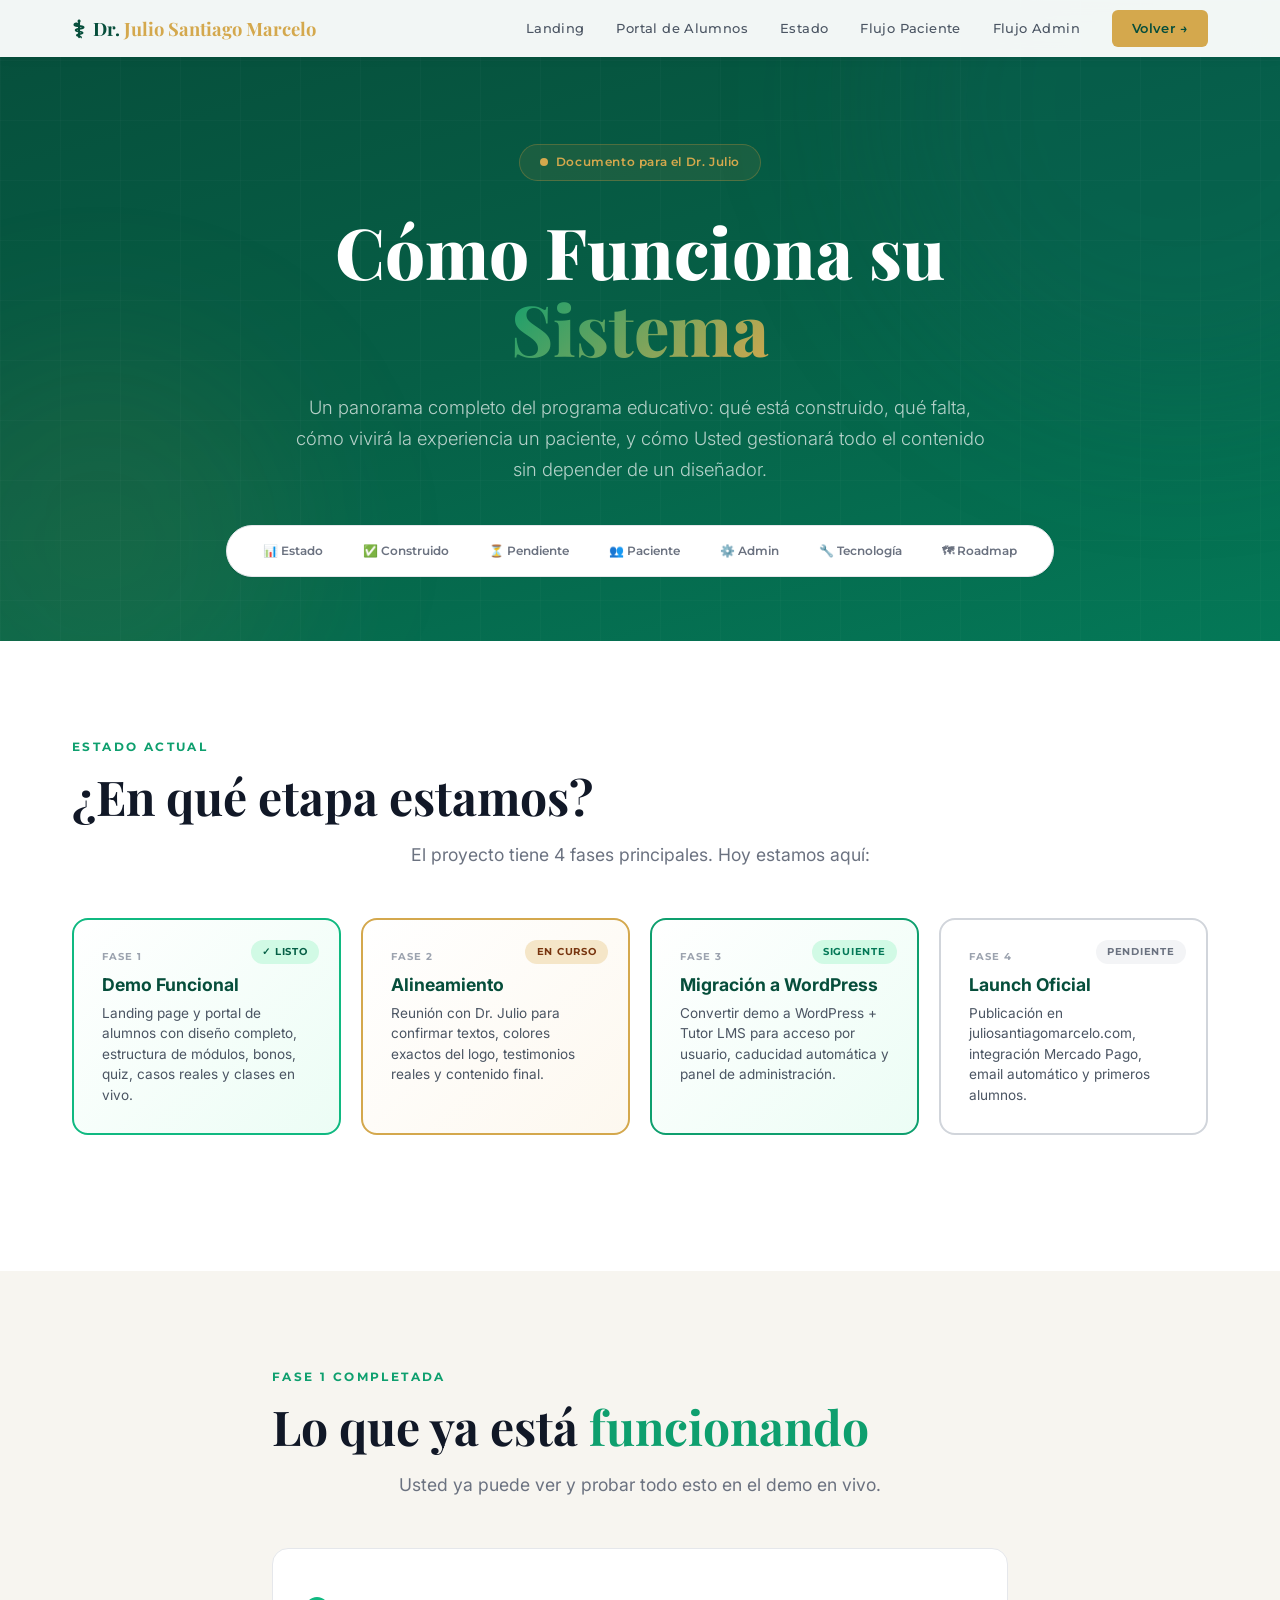
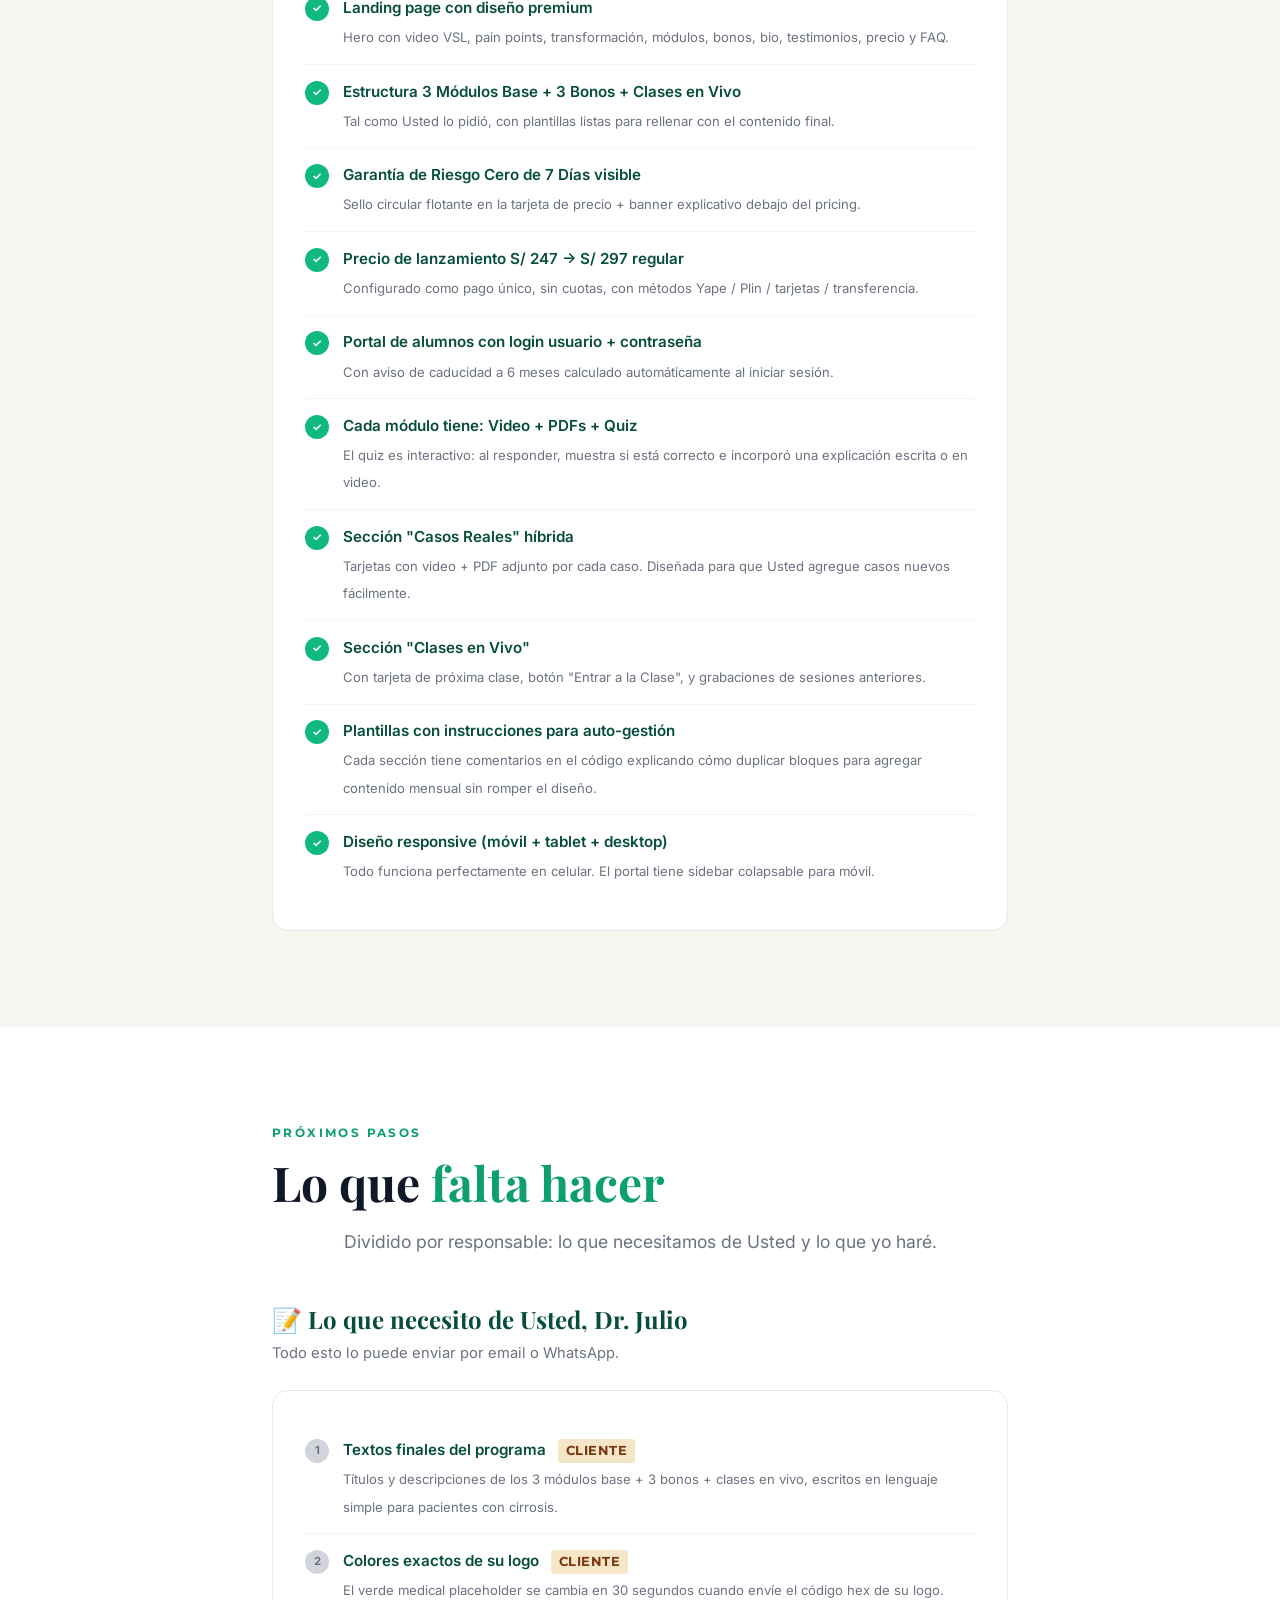
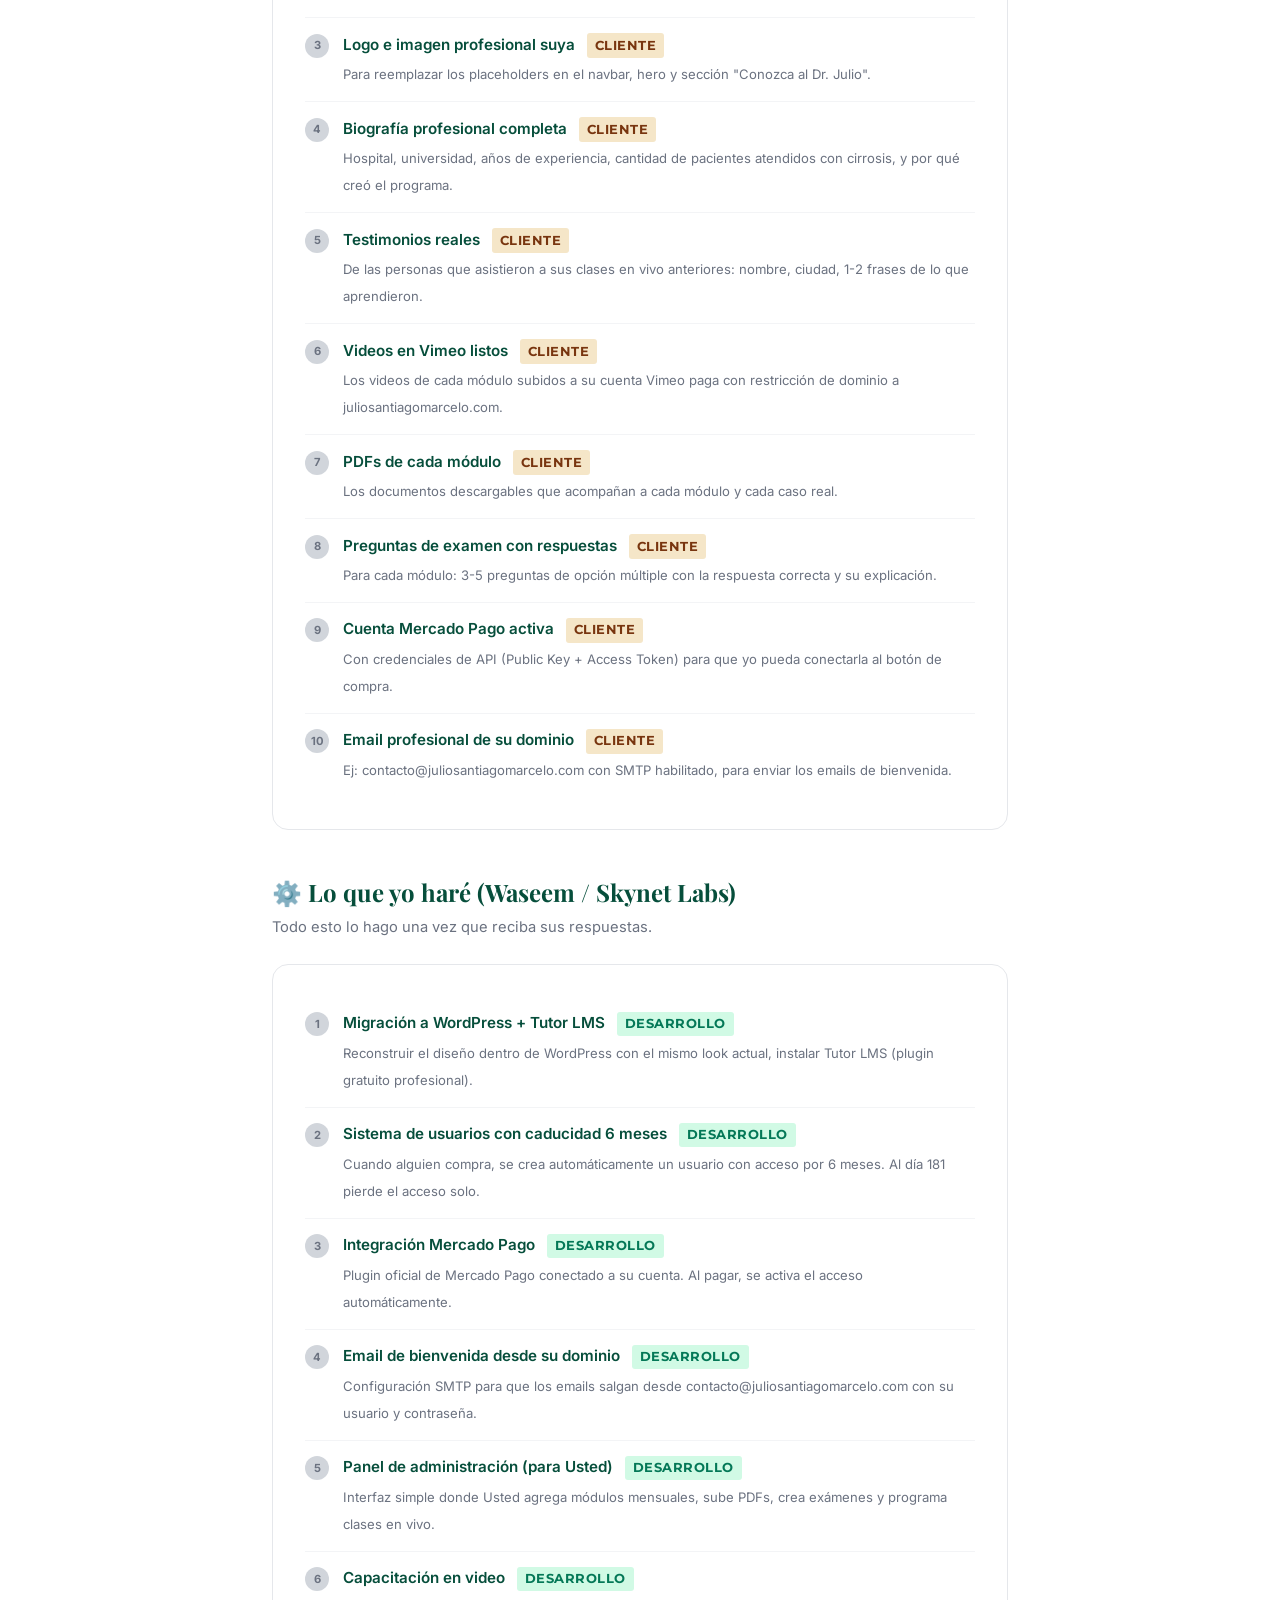
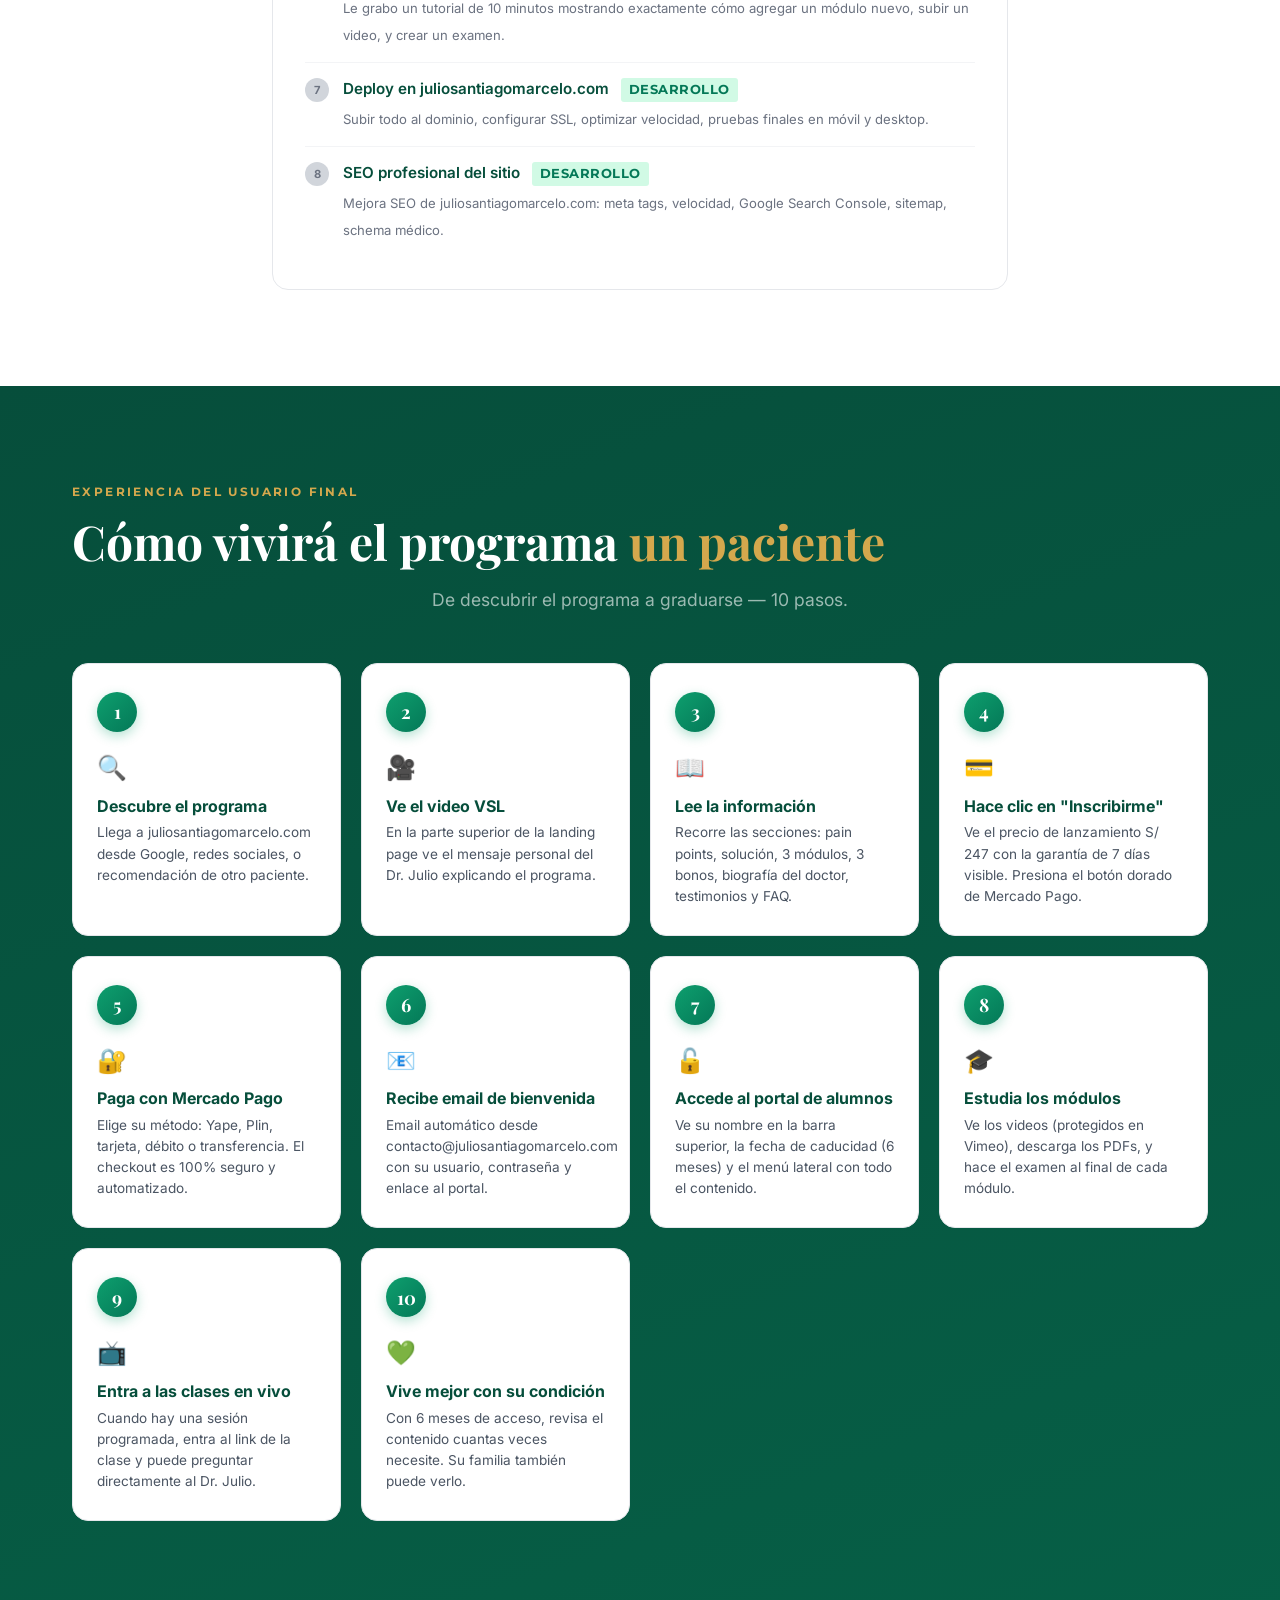
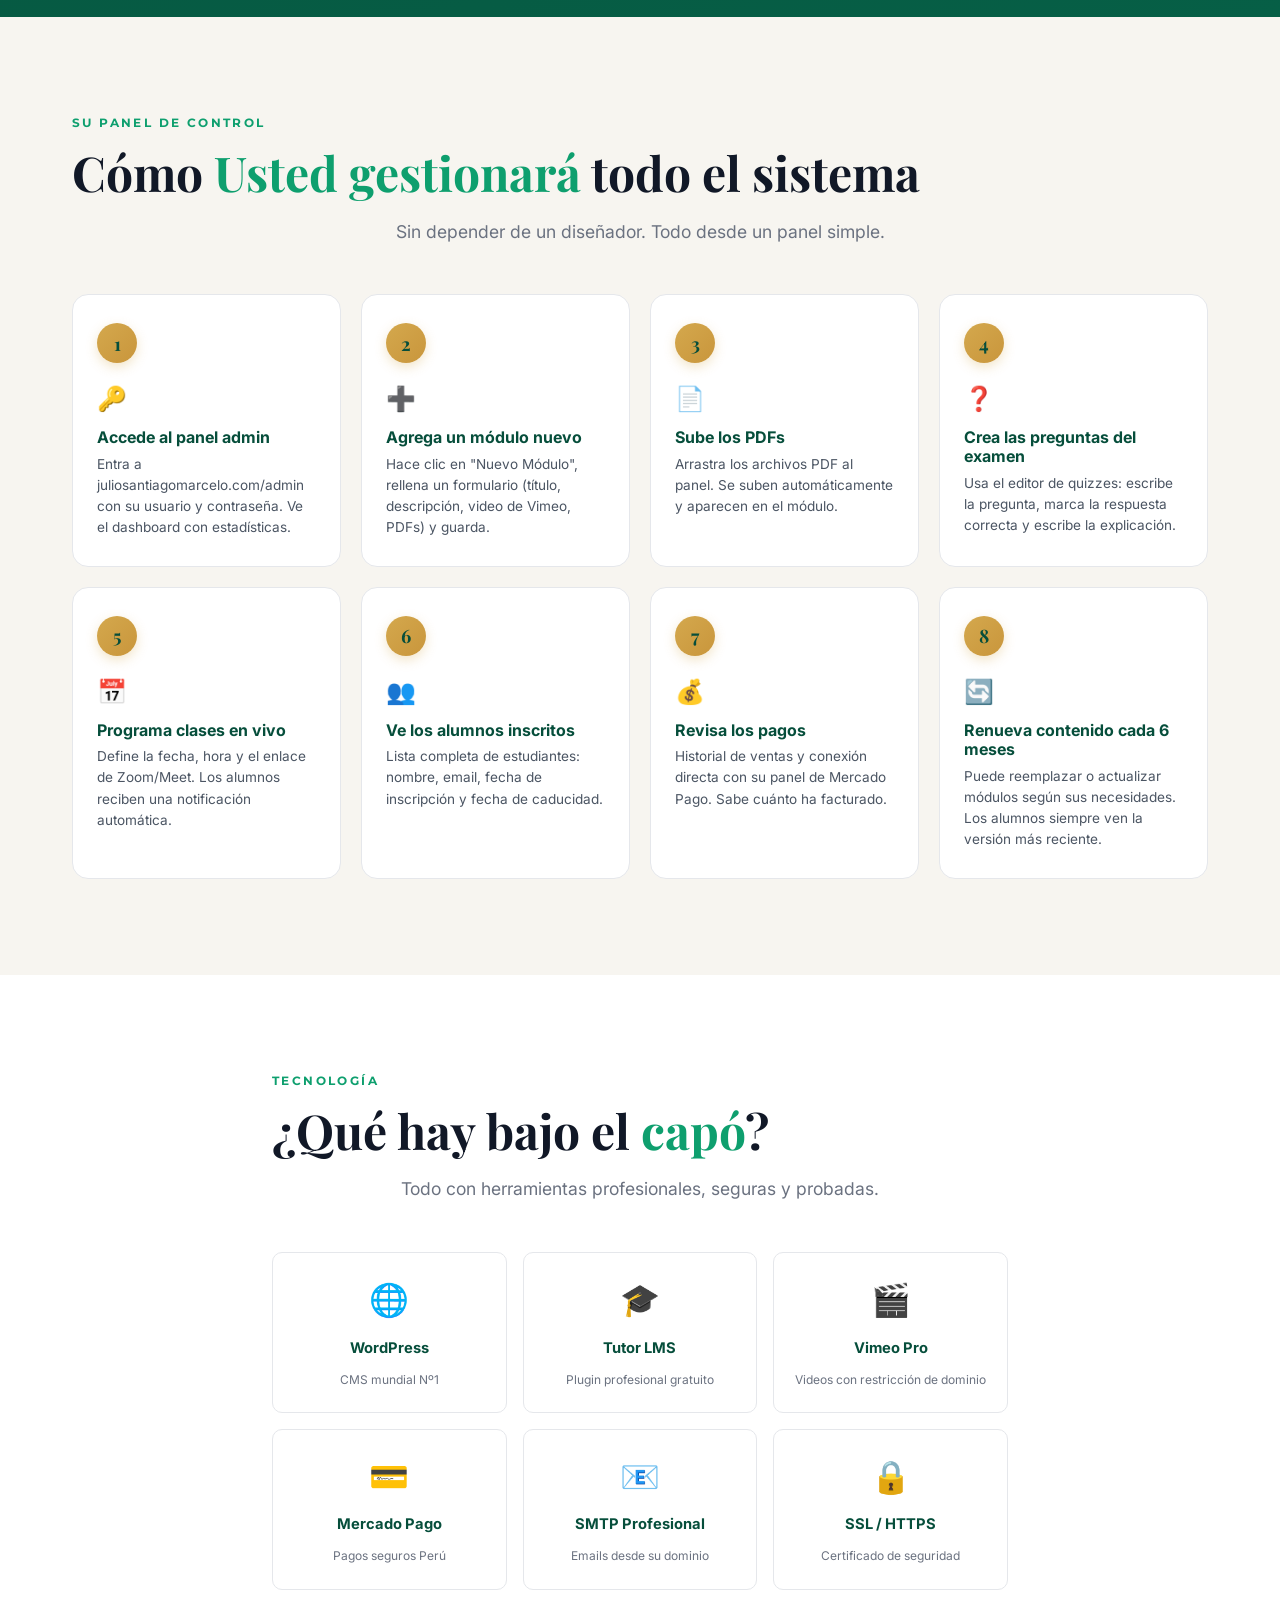
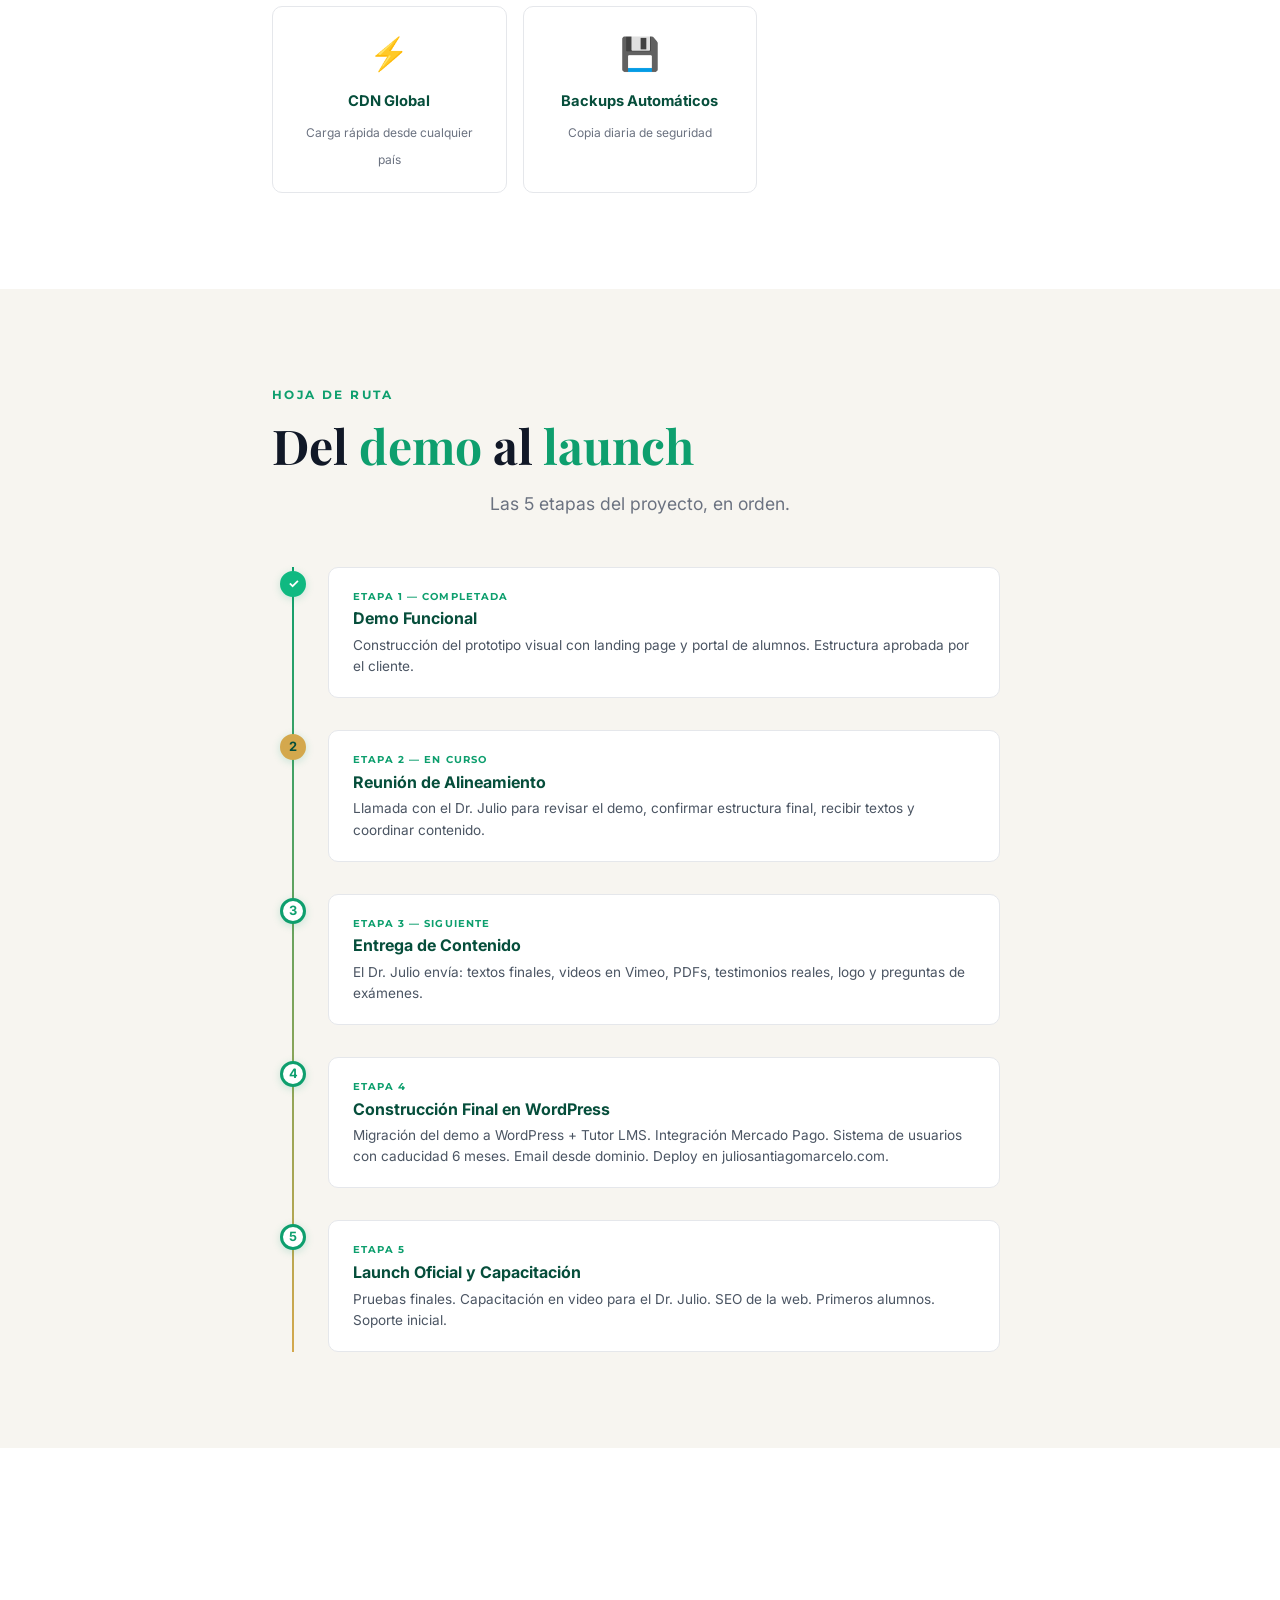
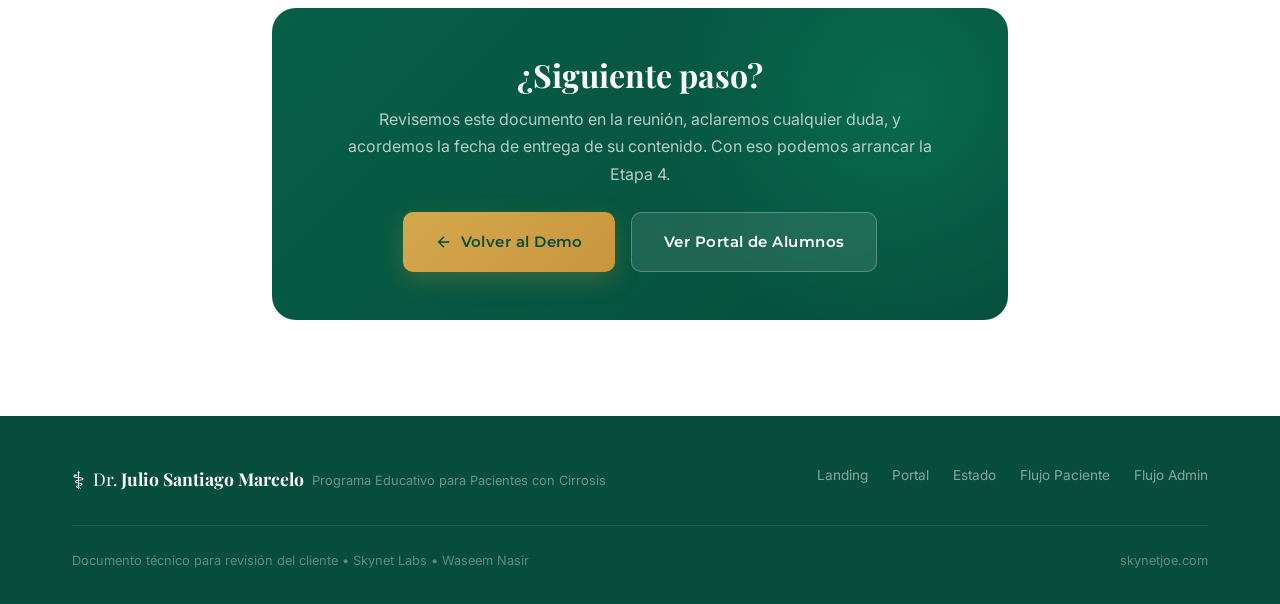
==== commit e0101edd: "wip(claude 2026-05-27 22:41): session snapshot · 26 files · (como-funciona.html,index.html,juliosm-a" ====
--- a/como-funciona.html
+++ b/como-funciona.html
@@ -353,7 +353,7 @@
   <div class="nav-container">
     <a href="index.html" class="nav-logo" style="color: var(--navy);">
       <span class="logo-icon">⚕</span>
-      <span class="logo-text">Dr. <span class="gold">Julio Santiago</span></span>
+      <span class="logo-text">Dr. <span class="gold">Julio Santiago Marcelo</span></span>
     </a>
     <div class="nav-links">
       <a href="index.html">Landing</a>
--- a/styles.css
+++ b/styles.css
@@ -294,6 +294,28 @@
 }
 .nav-cta:hover {
   background: var(--gold-hover) !important;
+}
+
+.nav-login {
+  border: 1.5px solid rgba(255,255,255,0.35) !important;
+  padding: 0.45rem 1rem !important;
+  border-radius: var(--radius-sm) !important;
+  color: var(--white) !important;
+  font-weight: 600 !important;
+  transition: all 0.3s !important;
+}
+.nav-login:hover {
+  background: var(--white) !important;
+  color: var(--teal-deeper) !important;
+  border-color: var(--white) !important;
+}
+.navbar.scrolled .nav-login {
+  border-color: var(--teal) !important;
+  color: var(--teal) !important;
+}
+.navbar.scrolled .nav-login:hover {
+  background: var(--teal) !important;
+  color: var(--white) !important;
 }
 
 .nav-toggle {
